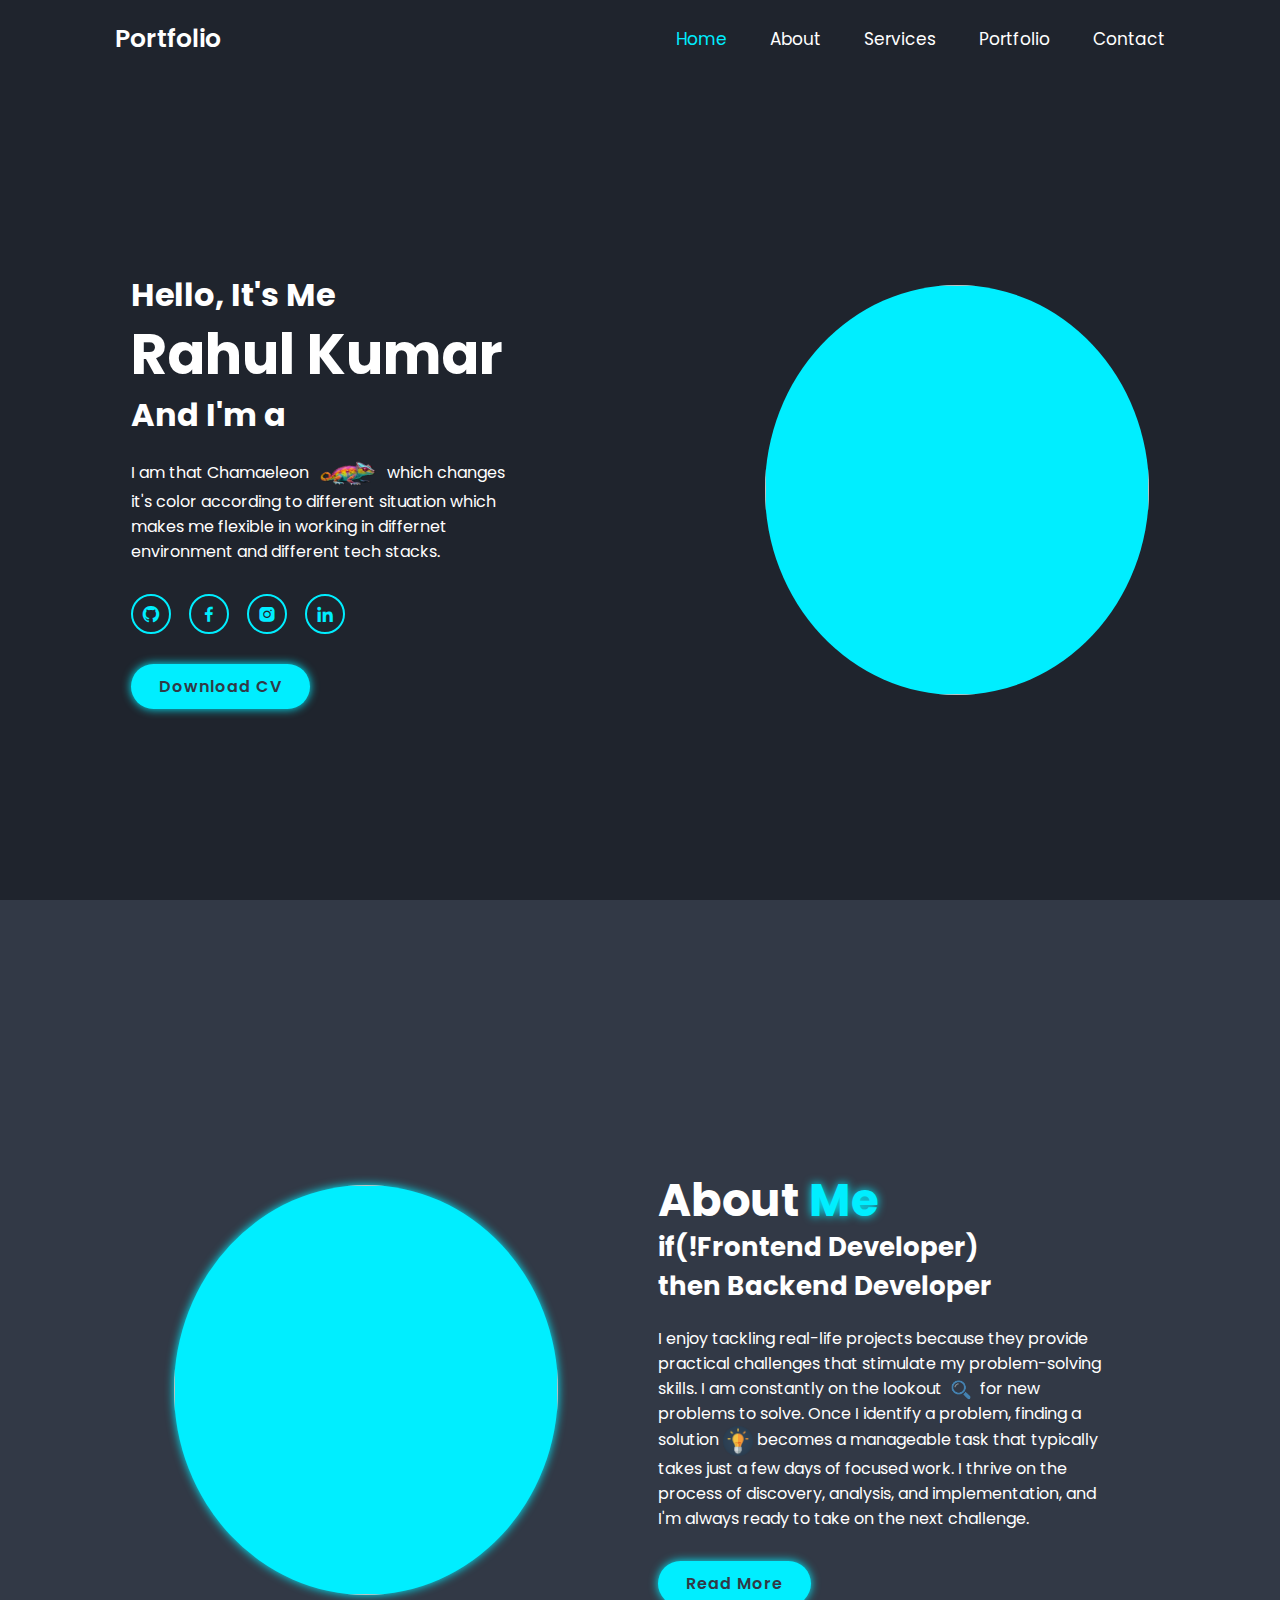
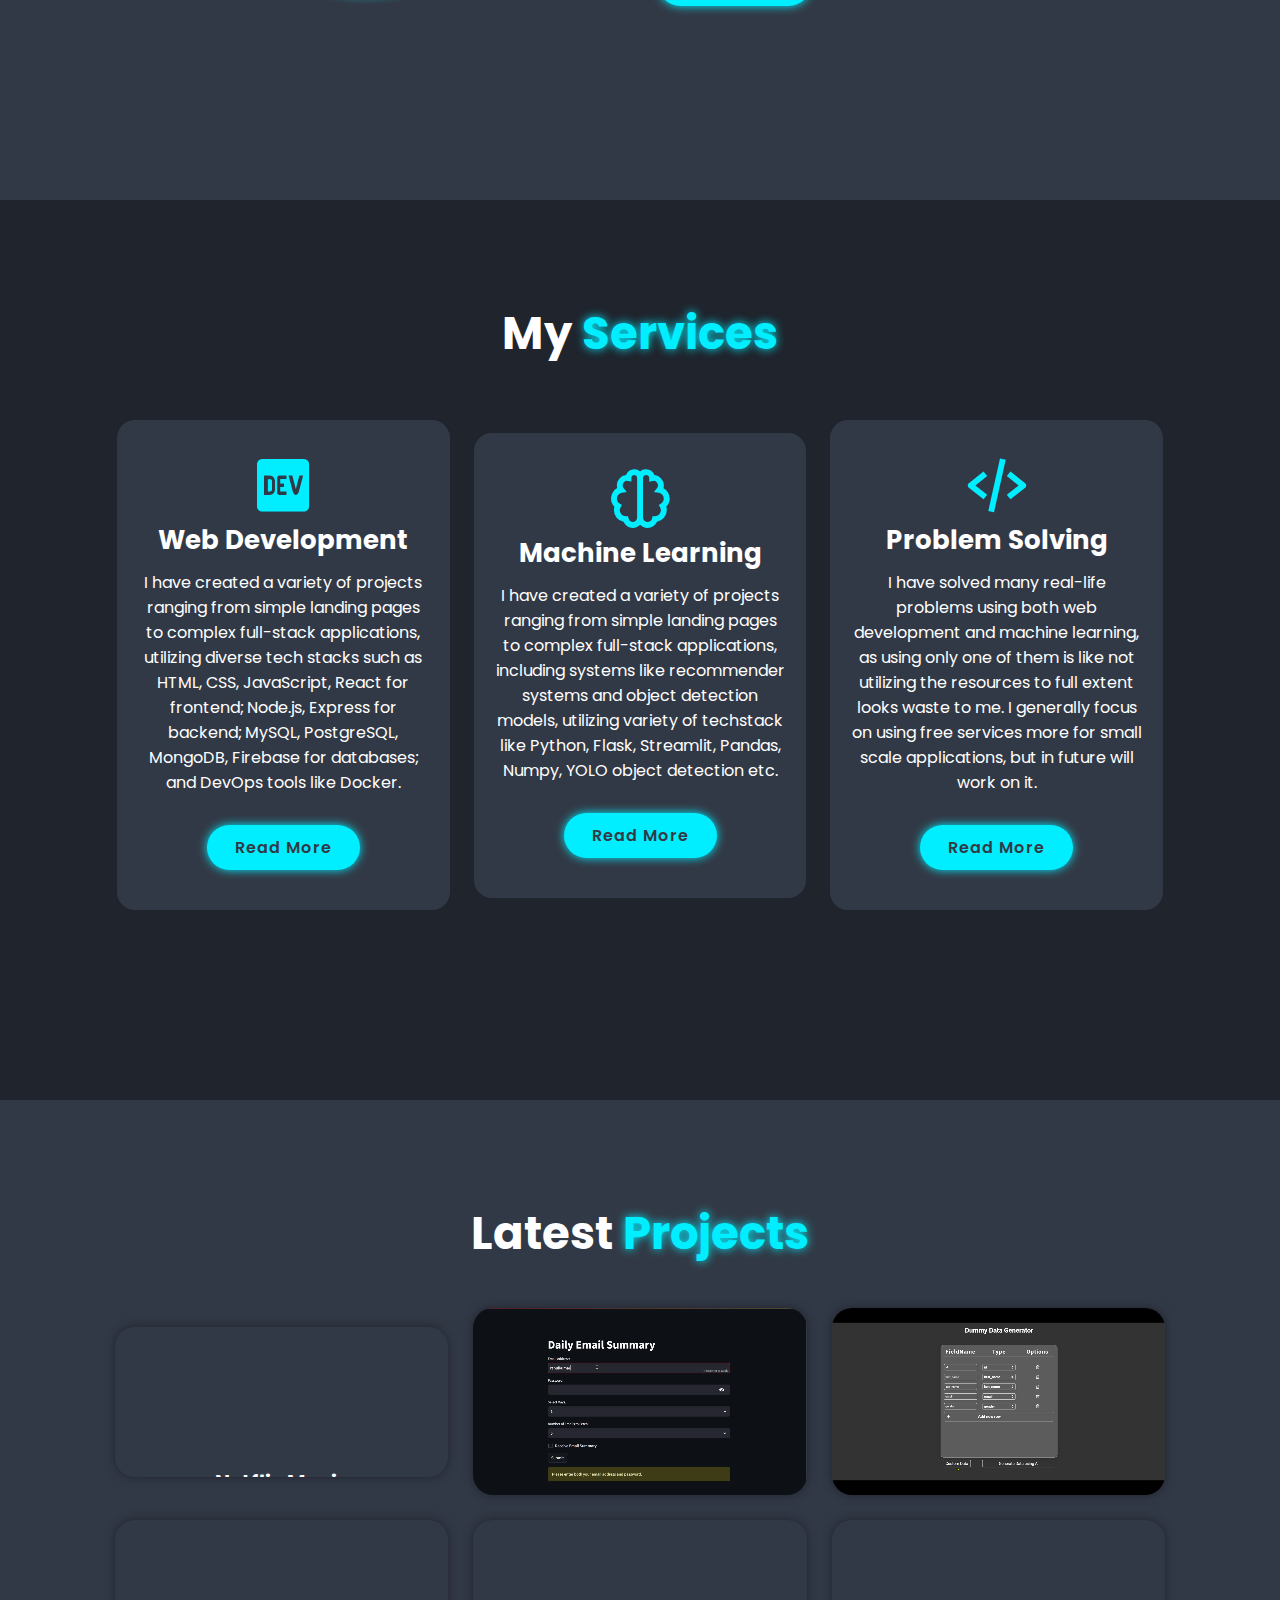
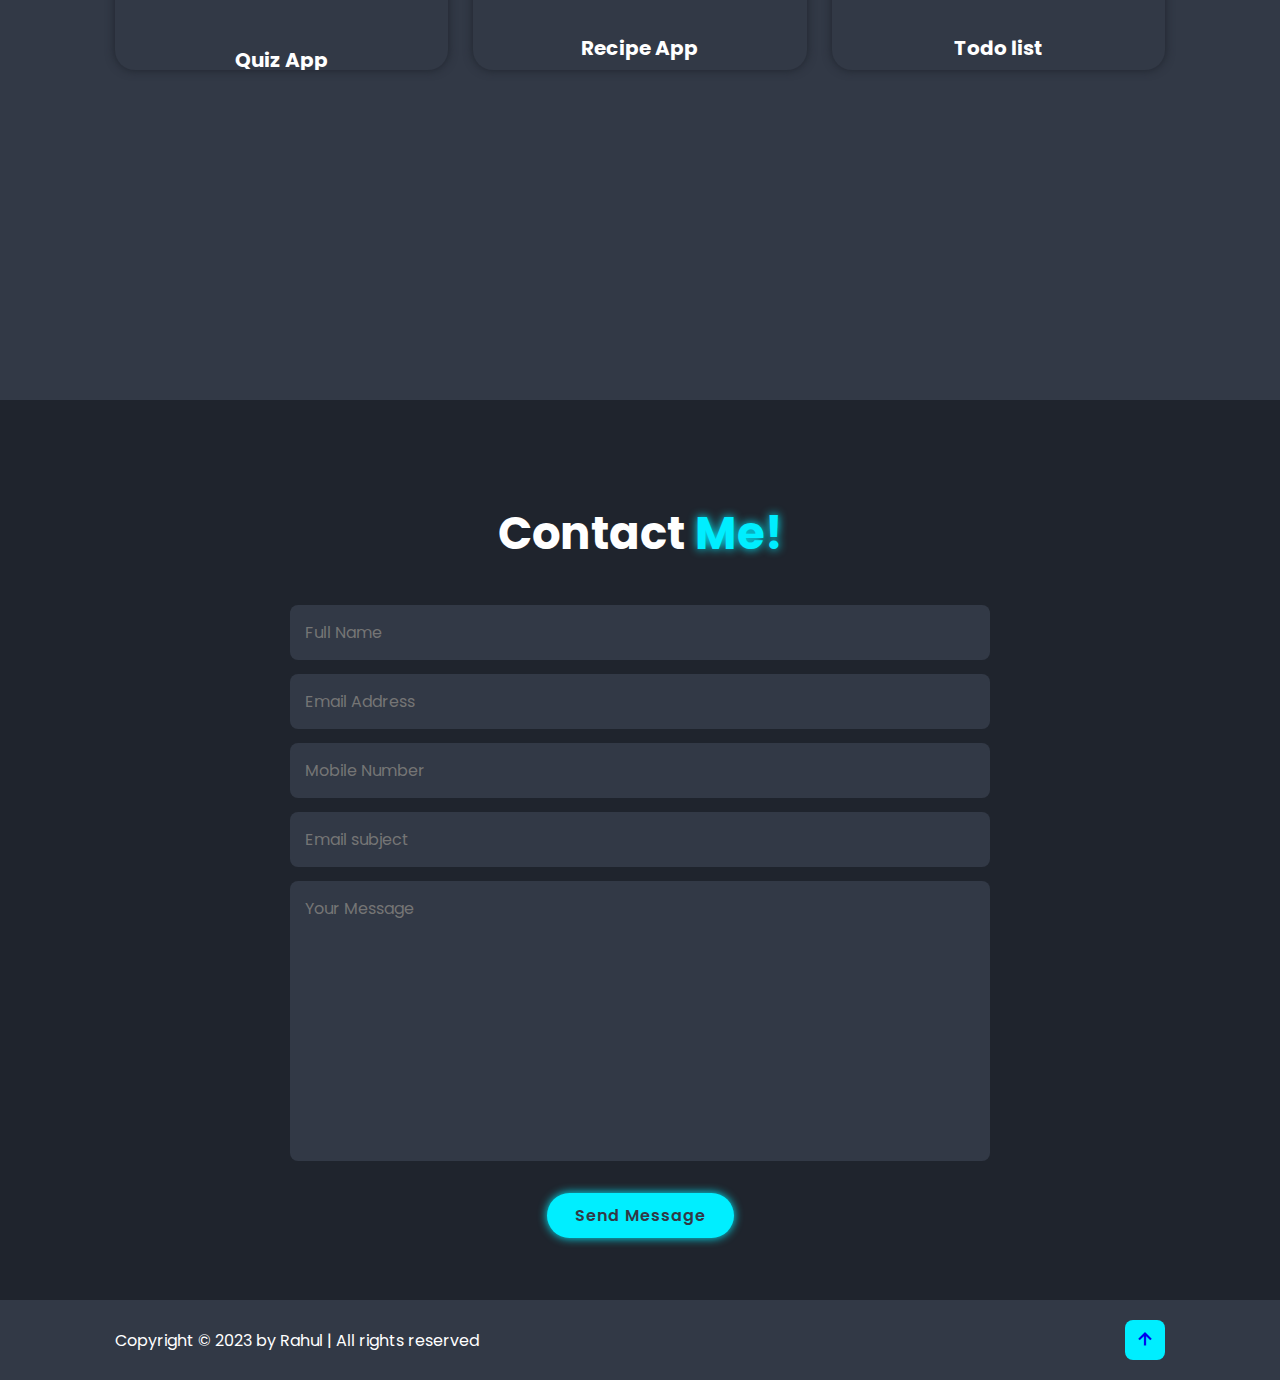
==== index.html @ 2ffbcb94 "updating projects" ====
<!DOCTYPE html>
<html lang="en">

<head>
    <meta charset="UTF-8">
    <meta name="viewport" content="width=device-width, initial-scale=1.0">

    <!-- box icons -->
    <link href='https://unpkg.com/boxicons@2.1.4/css/boxicons.min.css' rel='stylesheet'>

    <!-- custom css -->
    <link rel="stylesheet" href="./css/style.css">
    <script type="text/javascript" src="https://cdn.jsdelivr.net/npm/@emailjs/browser@4/dist/email.min.js">
    </script>
    <script type="text/javascript">
        (function () {
            emailjs.init("NwpA4jkED6sPJYztT");
        })();
    </script>
    <title>Portfolio</title>
    <link rel="icon" href="./images/profile-photo-rahul.jpg" style="border-radius: 50%;" type="image/x-icon">
</head>

<body>
    <header class="header">
        <a href="#" class="logo">Portfolio</a>
        <i class='bx bx-menu' id="menu-icon"></i>
        <nav class="navbar">
            <a href="#home" class="active">Home</a>
            <a href="#about">About</a>
            <a href="#services">Services</a>
            <a href="#portfolio">Portfolio</a>
            <a href="#contact">Contact</a>
        </nav>
    </header>

    <section class="home" id="home">
        <div class="home-content">
            <h3>Hello, It's Me</h3>
            <h1>Rahul Kumar</h1>
            <h3>And I'm a <span class="multiple-text"></span></h3>
            <p>I am that Chamaeleon <span class="chamaeleon"><img src="./images/chamaelon.png"
                        style="vertical-align: middle; width: 100%; height: 100%;"></span> which changes it's color
                according to different situation
                which makes me flexible in working in differnet environment and different tech stacks.</p>
            <div class="social-media">
                <a href="https://github.com/rahulkumarroy477/"><i class='bx bxl-github'></i></a>
                <a href="https://www.facebook.com/rahulnitpian25/"><i class='bx bxl-facebook'></i></a>
                <a href="https://www.instagram.com/itzz_only_rahul/"><i class='bx bxl-instagram-alt'></i></a>
                <a href="https://www.linkedin.com/in/rahul-kumar-66359b237/"><i class='bx bxl-linkedin'></i></a>
            </div>
            <a href="./docs/myResume.pdf" class="btn" download>Download CV</a>
        </div>
        <div class="home-img">
            <img src="./images/porfolio3rd.png" alt="">
        </div>
    </section>

    <!-- about section design -->

    <section class="about" id="about">
        <div class="about-image">
            <img src="./images/porfolio2nd.png" alt="">
        </div>
        <div class="about-content">
            <h2 class="heading">About <span>Me</span></h2>
            <h3>if(!Frontend Developer) <br />
                then Backend Developer</h3>
            <p>
                I enjoy tackling real-life projects because they provide practical challenges that stimulate my
                problem-solving skills.
                I am constantly on the lookout <img src="./images/search-icon.png" alt="Problem Discovery"
                    style="vertical-align: middle; width: 30px; height: 22px;"> for new problems to solve. Once I
                identify a problem, finding a solution <img src="./images/solution-icon.png" alt="Solution Finding"
                    style="vertical-align: middle; width: 30px; height: 30px;"> becomes a manageable task that typically
                takes just a few days of focused work.

                I thrive on the process of discovery, analysis, and implementation, and I'm always ready to take on the
                next challenge.
            </p>
            <a href="#" class="btn">Read More</a>
        </div>
    </section>

    <!-- Services section design -->
    <section class="services" id="services">
        <h2 class="heading">My <span>Services</span></h2>
        <div class="services-container">
            <div class="services-box">
                <i class='bx bxl-dev-to'></i>
                <h3>Web Development</h3>
                <p>I have created a variety of projects ranging from simple landing pages to complex full-stack
                    applications, utilizing diverse tech stacks such as HTML, CSS, JavaScript, React
                    for frontend; Node.js, Express for backend; MySQL, PostgreSQL,
                    MongoDB, Firebase for databases; and DevOps tools like Docker.</p>
                <a href="#" class="btn">Read More</a>
            </div>
            <div class="services-box">
                <i class='bx bx-brain'></i>
                <h3>Machine Learning</h3>
                <p>I have created a variety of projects ranging from simple landing pages to complex full-stack
                    applications, including systems like recommender systems and object detection models, utilizing
                    variety of techstack like Python, Flask, Streamlit, Pandas, Numpy, YOLO object detection etc.</p>
                <a href="#" class="btn">Read More</a>
            </div>
            <div class="services-box">
                <i class='bx bx-code-alt'></i>
                <h3>Problem Solving</h3>
                <p>I have solved many real-life problems using both web development and machine learning, as using only
                    one of them is like not utilizing the resources to full extent looks waste to me.
                    I generally focus on using free services more for small scale applications, but in future will work
                    on it.
                </p>
                <a href="#" class="btn">Read More</a>
            </div>
        </div>
    </section>

    <!-- Portfolio section design -->

    <section class="portfolio" id="portfolio">
        <h2 class="heading">Latest <span>Projects</span></h2>

        <div class="portfolio-container">
            <div class="portfolio-box">
                <!-- <img src="./images/weather-app.png" alt="project 1"> -->
                <video src="./videos/netflix-movie-recommender.mp4" loop muted autoplay></video>
                <div class="portfolio-layer">
                    <h4>Netflix Movie recommender system</h4>
                    <p>A movie recommender system designed on Netflix UI.</p>
                    <div class="clickable-links">
                        <a href="https://netflixmovierecommender.onrender.com/" target="_blank">
                            <i class='bx bx-link-external'></i>
                        </a>
                        <a href="https://github.com/rahulkumarroy477/NetflixMovieRecommender/" target="_blank">
                            <i class='bx bxl-github'></i>
                        </a>
                    </div>



                </div>
            </div>
            <div class="portfolio-box">
                <video src="./videos/email-summary.mp4" loop muted autoplay></video>
                <div class="portfolio-layer">
                    <h4>Email summary generator</h4>
                    <p>Generates summary of your email and send it to your email.</p>
                    <div class="clickable-links">
                        <a href="https://email-summary.onrender.com/" target="_blank">
                            <i class='bx bx-link-external'></i>
                        </a>
                        <a href="https://github.com/rahulkumarroy477/email-summary/" target="_blank">
                            <i class='bx bxl-github'></i>
                        </a>
                    </div>



                </div>
            </div>
            <div class="portfolio-box">
                <video src="./videos/dummy-data.mp4" loop muted autoplay></video>
                <div class="portfolio-layer">
                    <h4>Dummy data generator</h4>
                    <p>Generates dummy data for your Api testing purposes.</p>
                    <div class="clickable-links">
                        <a href="https://dummydatagenerator.onrender.com/" target="_blank">
                            <i class='bx bx-link-external'></i>
                        </a>
                        <a href="https://github.com/rahulkumarroy477/dummyDataGenerator/" target="_blank">
                            <i class='bx bxl-github'></i>
                        </a>
                    </div>



                </div>
            </div>

            <div class="portfolio-box">
                <video src="./videos/netflix-movie-recommender.mp4" loop muted autoplay></video>
                <div class="portfolio-layer">
                    <h4>Quiz App</h4>
                    <p>A quiz app built with React can be used to create a platform for users to take quizzes on various
                        topics. It can include features such as user authentication, quiz creation, quiz taking, and
                        more.</p>
                    <a href="https://github.com/rahulkumarroy477/quiz-app"><i class='bx bx-link-external'></i></a>
                </div>
            </div>
            <div class="portfolio-box">
                <video src="./videos/netflix-movie-recommender.mp4" loop muted autoplay></video>
                <div class="portfolio-layer">
                    <h4>Recipe App</h4>
                    <p>A recipe app built with React can be used to create a platform for users to search for and save
                        recipes. It can include features such as user authentication, recipe search, recipe creation,
                        and more.</p>
                    <a href="#"><i class='bx bx-link-external'></i></a>
                </div>
            </div>
            <div class="portfolio-box">
                <video src="./videos/netflix-movie-recommender.mp4" loop muted autoplay></video>
                <div class="portfolio-layer">
                    <h4>Todo list</h4>
                    <p>A todo list app built with React can be used to create a platform for users to create and manage
                        their to-do lists. It can include features such as user authentication, task creation, task
                        management, and more.</p>
                    <a href=" https://rahulkumarroy477.github.io/todolist"><i class='bx bx-link-external'></i></a>
                </div>
            </div>
        </div>
    </section>

    <!-- Contact section design -->
    <section class="contact" id="contact">
        <h2 class="heading">Contact <span>Me!</span></h2>
        <div id="form">
            <div class="input-box">
                <input type="text" placeholder="Full Name" id="fullName" required />
                <input type="email" placeholder="Email Address" id="email_id" required />
            </div>
            <div class="input-box">
                <input type="number" placeholder="Mobile Number" id="phone" required />
                <input type="text" placeholder="Email subject" id="subject" required />
            </div>
            <textarea name="" id="message" cols="30" rows="10" placeholder="Your Message" required></textarea>
            <button type="submit" onclick="sendEmail()" class="btn">Send Message</button>
        </div>
    </section>

    <!-- footer design -->

    <footer class="footer">
        <div class="footer-text">
            <p>Copyright &copy; 2023 by Rahul | All rights reserved</p>
        </div>
        <div class="footer-Icontop">
            <a href="#home"><i class='bx bx-up-arrow-alt'></i></a>
        </div>
    </footer>

    <!-- typed js -->
    <script src="https://unpkg.com/typed.js@2.0.16/dist/typed.umd.js"></script>
    <!-- scroll reveal -->
    <script src="https://unpkg.com/scrollreveal"></script>
    <!-- custom js -->
    <script src="./js/script.js"></script>
</body>

</html>
---- css/style.css ----
@import url('https://fonts.googleapis.com/css2?family=Montserrat:wght@300&family=Poppins:wght@500;600;700;800;900&display=swap');

* {
    margin: 0;
    padding: 0;
    box-sizing: border-box;
    border: none;
    outline: none;
    text-decoration: none;
    font-family: 'Poppins', Arial;
    scroll-behavior: smooth;
}

:root {
    --bg-color: #1f242d;
    --second-bg-color: #323946;
    --text-color: #fff;
    --main-color: #0ef;
}

html {
    font-size: 62.5%;
    overflow-x: hidden;
}

.chamaeleon{
    display: inline-block;
    background-position: center;
    height: 30px;
    width: 70px;
}
body {
    background: var(--bg-color);
    color: var(--text-color);
}

section {
    min-height: 100vh;
    padding: 10rem 9% 2rem;

}

.header {
    position: fixed;
    top: 0;
    left: 0;
    width: 100%;
    padding: 2rem 9%;
    background: var(--bg-color);
    display: flex;
    justify-content: space-between;
    align-items: center;
    z-index: 100;
}
.header.sticky{
    border-bottom: .1rem solid rgba(0,0,0,.2);
}
.logo {
    font-size: 2.5rem;
    color: var(--text-color);
    font-weight: 600;
    cursor: default;
}

.navbar a {
    font-size: 1.7rem;
    color: var(--text-color);
    margin-left: 4rem;
    transition: 0.3s;
}

.navbar a:hover,
.navbar a.active {
    color: var(--main-color);
}

#menu-icon {
    font-size: 3.6rem;
    color: var(--text-color);
    display: none;
}

.home {
    display: flex;
    justify-content: center;
    align-items: center;
}

.home-content h3 {
    font-size: 3.2rem;
    font-weight: 700;
}

.home-content h1 {
    font-size: 5.6rem;
    font-weight: 700;
    line-height: 1.3;
}
.home-img {
    display: flex;
    align-items: center;
    justify-content: center;
    background: var(--main-color);
    max-width: 100%;
    width: 30vw;
    height: 32vw;
    border-radius: 50%;
    overflow: hidden;
    margin-left: 25rem ;
    animation: floatImage 4s ease-in-out infinite;
}

.home-img img {
    width: 100%;
    height: 100%;
    object-fit: cover;
}

@keyframes floatImage{
    0%{
        transform: translateY(0);
    }
    50%{
        transform: translateY(-2.4rem);
    }
    100%{
        transform: translateY(0);
    }
}
.home-content p{
    font-size: 1.6rem;
    width: 30vw;
}
.social-media a{
    display: inline-flex;
    justify-content: center;
    align-items: center;
    width: 4rem;
    height: 4rem;
    background: transparent;
    border: .2rem solid var(--main-color);
    border-radius: 50%;
    font-size: 2rem;
    color: var(--main-color);
    margin: 3rem 1.5rem 3rem 0;
    transition: .5s ease;
}
.social-media a:hover{
    background:var(--main-color);
    color: var(--second-bg-color);
    box-shadow: 0 0 1rem var(--main-color);
}
.home-content h3:nth-of-type(2){
    margin-bottom: 2rem;
}
span{
    color: var(--main-color);
    text-shadow: 0 0 1rem var(--main-color);
}

.btn{
    display: inline-block;
    padding: 1rem 2.8rem;
    background: var(--main-color);
    border-radius: 4rem;
    box-shadow: 0 0 1rem var(--main-color);
    font-size: 1.6rem;
    color: var(--second-bg-color);
    letter-spacing: .1rem;
    font-weight: 600;
    transition: .3s ease;
}
.btn:hover{
    box-shadow: none;
}
.about{
    display: flex;
    justify-content: center;
    align-items:center;
    gap: 10rem;
    background: var(--second-bg-color);
}
.about-content{
    width: 35vw;
}
.about-image {
    display: flex;
    align-items: center;
    justify-content: center;
    background: var(--main-color);
    box-shadow: 0 0 1rem var(--main-color);
    max-width: 100%;
    width: 30vw;
    height: 32vw;
    border-radius: 50%;
    overflow: hidden;
}

.about-image img {
    width: 100%;
    height: 100%;
    object-fit: cover;
}
.heading{
    text-align: center;
    font-size: 4.5rem;
}
.about-content h2{
    text-align: left;
    line-height: 1.2;
}
.about-content h3{
    font-size: 2.6rem;
}
.about-content p{
    font-size: 1.6rem;
    margin: 2rem 0 3rem;
}
.services h2{
    margin-bottom: 5rem;
}

.services-container{
    display: flex;
    justify-content: center;
    align-items: center;
    flex-wrap: wrap;
    gap: 2rem;
}
.services-container .services-box{
    flex: 1 1 30rem;
    background: var(--second-bg-color);
    padding: 3rem 2rem 4rem;
    border-radius: 2rem;
    text-align: center;
    border: .2rem solid var(--bg-color);
    transition: .5s ease;
}
.services-container .services-box:hover{
    border-color: var(--main-color);
    transform: scale(1.02);
}
.services-box i{
    font-size: 7rem;
    color: var(--main-color);
}
.services-box h3{
    font-size: 2.6rem;
}
.services-box p{
    font-size: 1.6rem;
    margin: 1rem 0 3rem;
}

.portfolio{
    background: var(--second-bg-color);
}
.portfolio h2{
    margin-bottom: 4rem;
}
.portfolio-container{
    display: grid;
    grid-template-columns: repeat(3,1fr);
    align-items: center;
    gap: 2.5rem;
}
.portfolio-container .portfolio-box{
    display: flex;
    overflow: hidden;
    box-shadow: 0 0 1rem var(--bg-color);
    position: relative;
    border-radius: 2rem;
}
.portfolio-box video{
    width: 100%;
    transition: .5s ease;
}
.portfolio-box:hover video{
    transform: scale(1.1);
}
.portfolio-box .portfolio-layer{
    position: absolute;
    left: 0;
    top: 0;
    width: 100%;
    height: 100%;
    background: linear-gradient(rgba(0,0,0,.1),var(--main-color));
    display: flex;
    justify-content: center;
    align-items: center;
    flex-direction: column;
    text-align: center;
    padding: 0 4rem;
    transform: translateY(100%);
    transition: .5s ease;
}
.portfolio-box:hover .portfolio-layer{
    transform: translateY(0);
}
.portfolio-layer h4{
    font-size: 2rem;
}
.portfolio-layer p{
    font-size: 1.5rem;
    margin: .3rem 0 1rem;
}
.portfolio-layer a{
    display: flex;
    align-items: center;
    justify-content: center;
    width: 5rem;
    height: 5rem;
    background: var(--text-color);
    border-radius: 50%;
}
.portfolio-layer a i{
    font-size: 2rem;
    color: var(--second-bg-color);
}
.clickable-links{
    display: flex;
    gap: 20px;
}
.contact h2{
    margin-bottom: 3rem;
}
#form{
    max-width: 70rem;
    margin: 1rem auto;
    text-align: center;
    margin-bottom: 3rem;
}
#form .input-box{
    display: flex;
    flex-wrap: wrap;
    justify-content: space-between;
}
#form .input-box input,
#form textarea
{
    width: 100%;
    padding: 1.5rem;
    font-size: 1.6rem;
    margin: .7rem 0;
    background: var(--second-bg-color);
    border-radius: .8rem;
    color: var(--text-color);
}
#form .input-box button{
    width: 49%;
}
#form textarea{
    resize: none;
}
#form .btn{
    margin-top: 2rem;
    cursor: pointer;
}
.footer{
    display: flex;
    align-items: center;
    justify-content: space-between;
    flex-wrap: wrap;
    padding: 2rem 9%;
    background:var(--second-bg-color);
}
.footer-text p{
    font-size: 1.6rem;
}
.footer-Icontop a{
    display: inline-flex;
    align-items: center;
    justify-content: center;
    background: var(--main-color);
    padding: .8rem;
    border-radius: .8rem;
    transition: .5s ease;
}
.footer-Icontop a:hover{
    box-shadow: 0 0 1rem var(--main-color);
}
.footer-Icontop a i{
    font-size: 2.4rem;
}



@media (max-width:1200px)
{
    html{
        font-size: 55%;
    }
}
@media (max-width:991px){
    .header{
        padding: 2rem 3%;
    }
    section{
        padding: 10rem 3% 2rem;
    }
    .footer{
        padding: 2rem 3%;
    }
    .home-img{
        margin-left: 5rem;
    }
    .services{
        padding-bottom: 7rem;
    }
}
@media (max-width:768px){
    #menu-icon{
        display: block;
    }
    .navbar{
        position: absolute;
        top: 100%;
        left: 0;
        width: 100%;
        padding: 1rem 3%;
        background: var(--bg-color);
        border-top: .1rem solid rgba(0,0,0,.2);
        box-shadow: 0 .5rem 1rem rgba(0,0,0,.2);
        display: none;
    }
    .navbar.active{
        display: block;
    }
    .navbar a{
        display: block;
        font-size: 2rem;
        margin: 3rem 0;
    }
    .home{
        flex-direction: column;
    }
    .home-content p{
        width: 100%;
    }
    .home-content h3{
        font-size: 2.6rem;
    }
    .home-content h1{
        font-size: 5rem;
    }
    .home-img{
        height: 62vw;
        width: 60vw;
        margin-top: 4rem;
        margin-left: 0;
    }
    .about{
        flex-direction: column-reverse;
    }
    .about-image{
        width: 70vw;
        height: 72vw;
        /* margin-top: 5rem; */
    }
    .about .about-content{
        width: 100%;
    }
    .services h2{
        margin-bottom: 3rem;
    }
    .portfolio{
        padding-bottom: 5rem;
    }
    .portfolio h2{
        margin-bottom: 3rem;
    }
    .portfolio-container{
        grid-template-columns: repeat(2,1fr);
    }
    
}
@media (max-width:617px)
{
    .portfolio-container{
        grid-template-columns: 1fr;
    }
}
@media (max-width:450px){
    html{
        font-size: 50%;
    }
    #form .input-box input{
        width: 100%;
    }
}
@media (max-width:365px){
    .home-img img{
        width: 90vw;
    }
    .about-image img{
        width: 90vw;
    }
    .footer{
        flex-direction: column-reverse;

    }
    .footer p{
        text-align: center;
        margin-top: 2rem;
    }
}
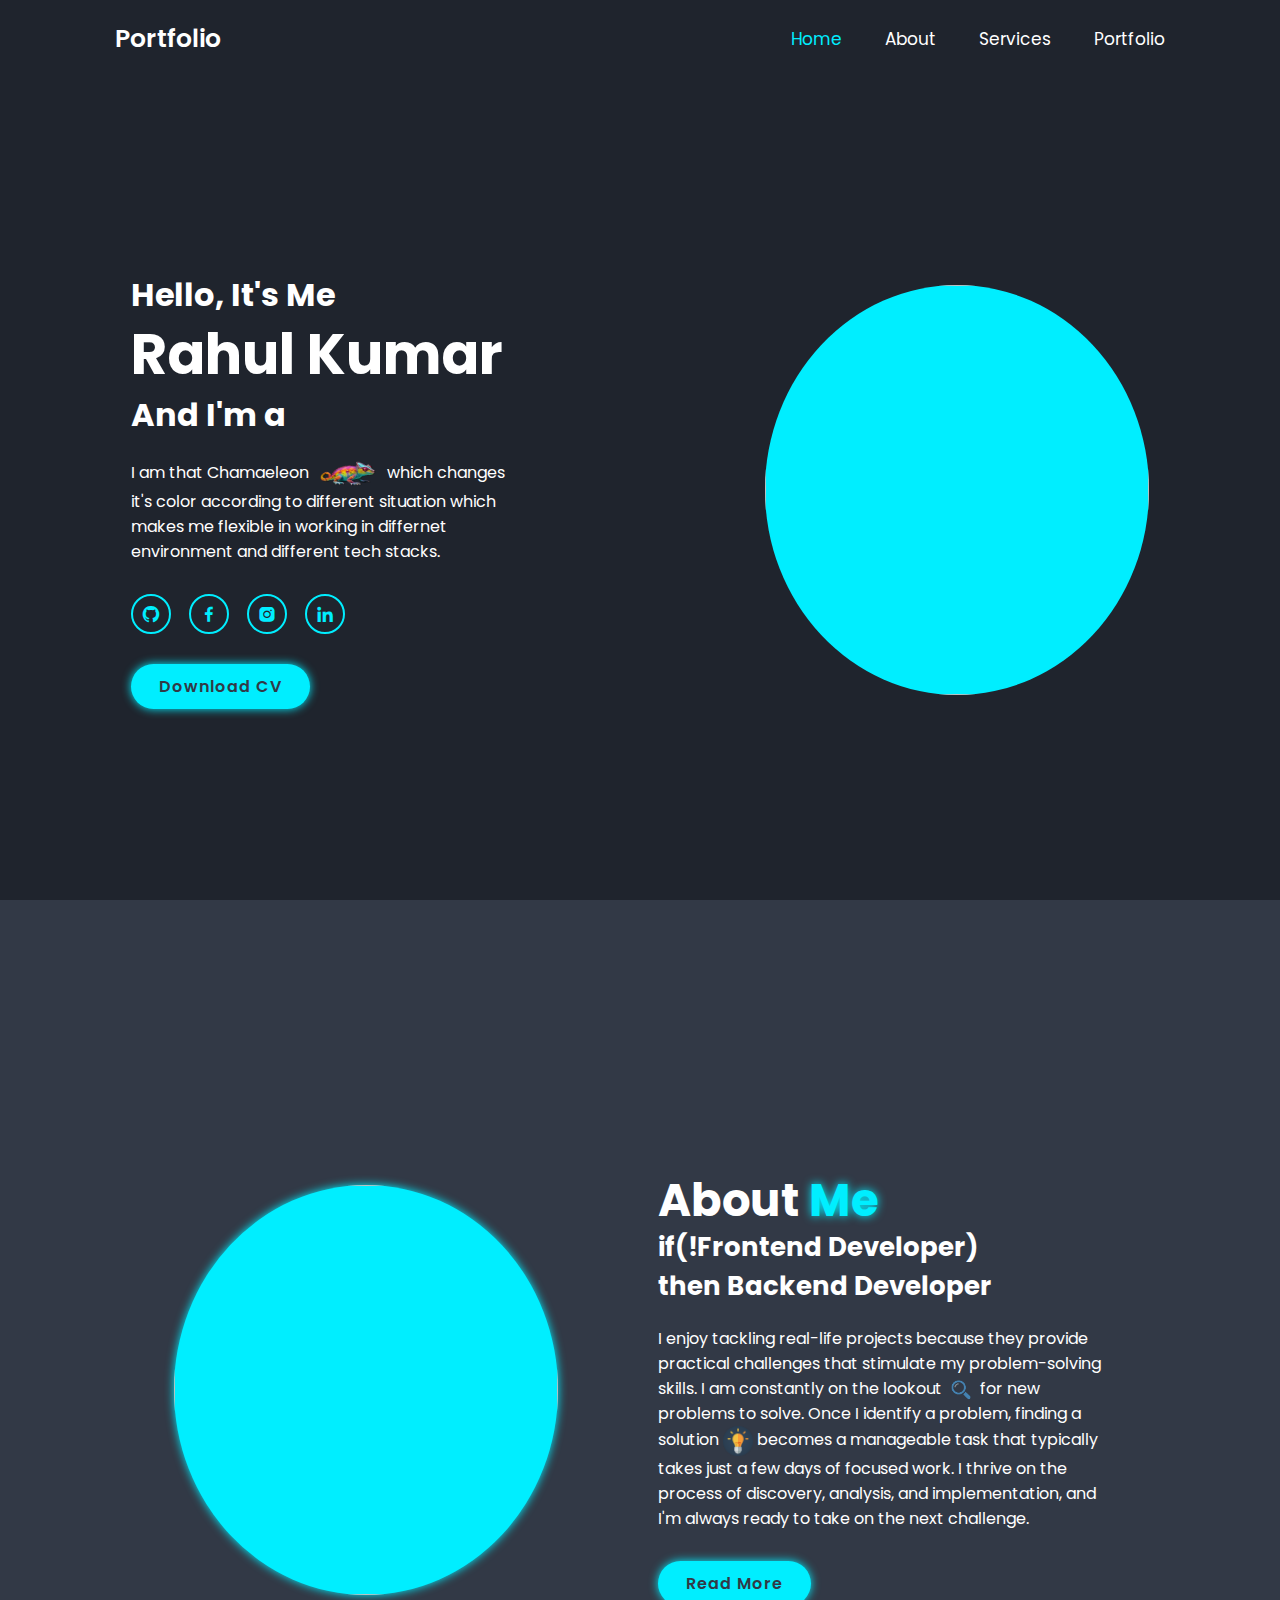
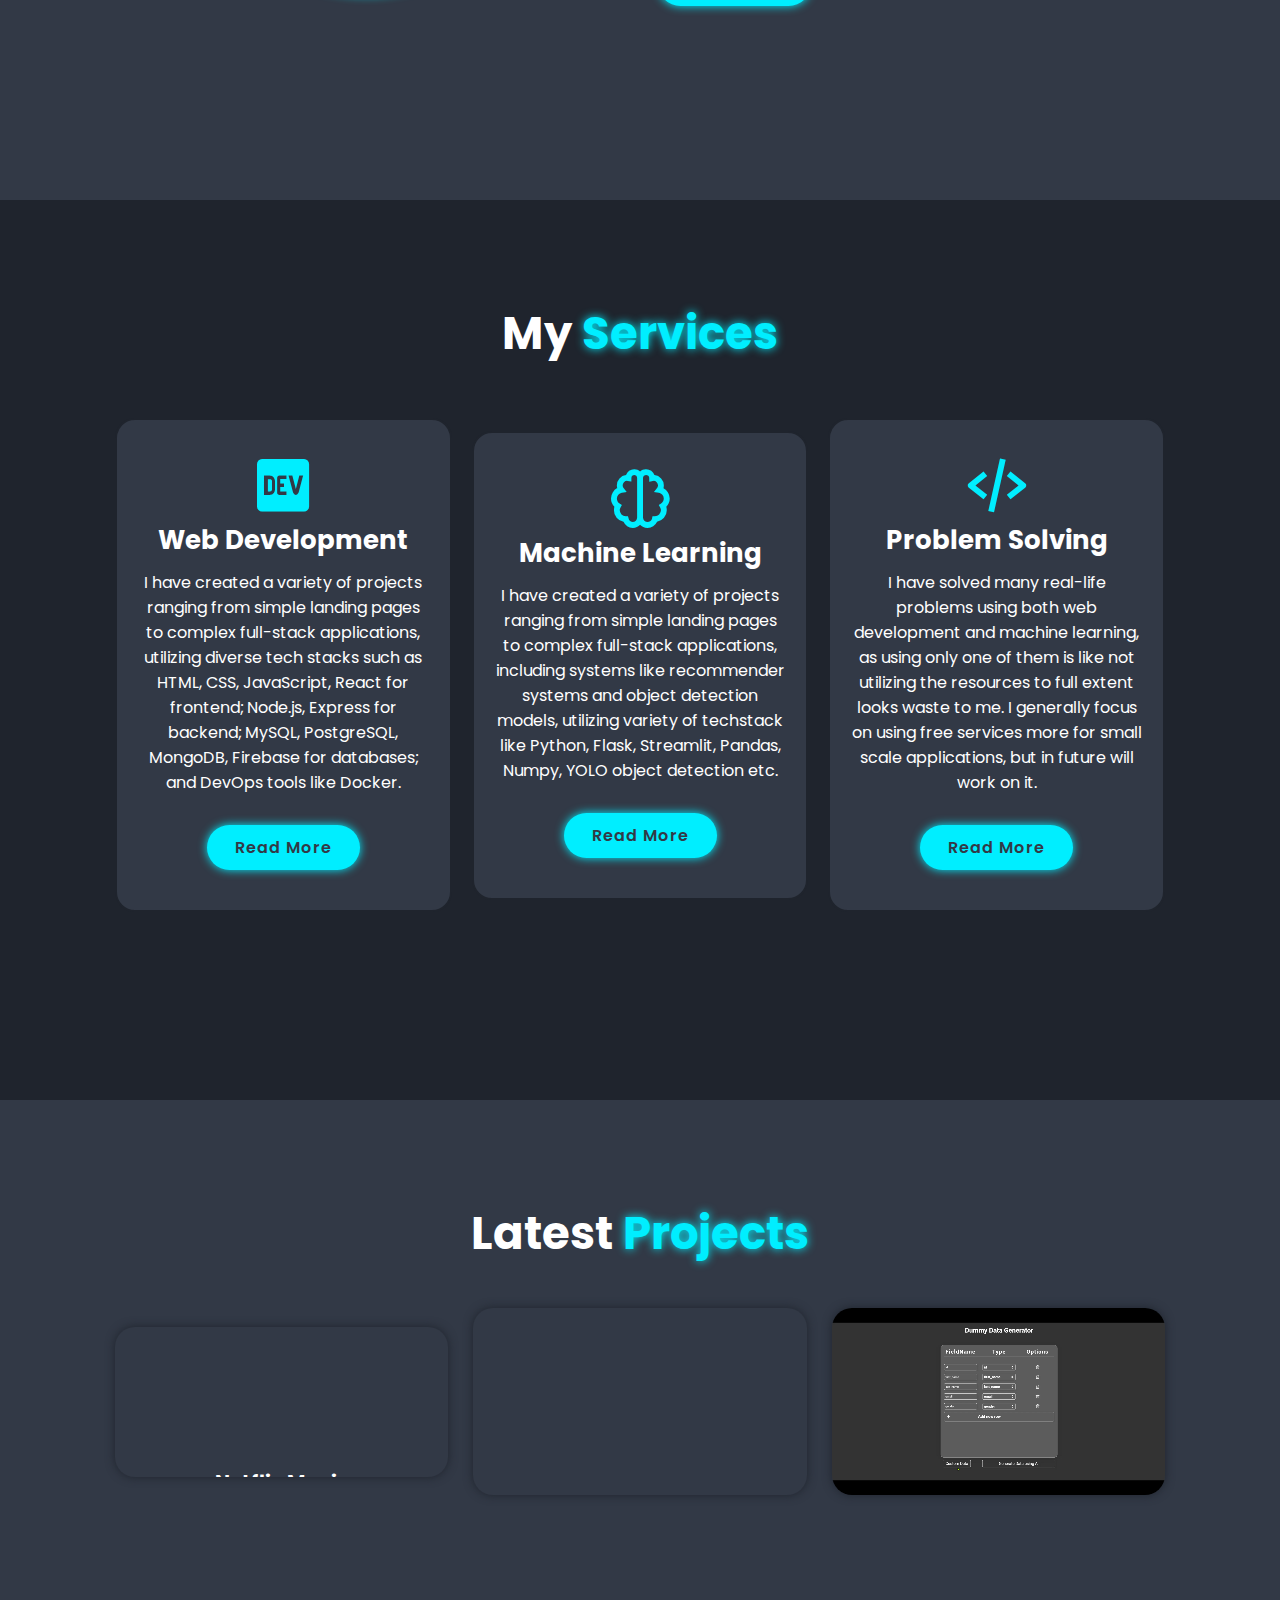
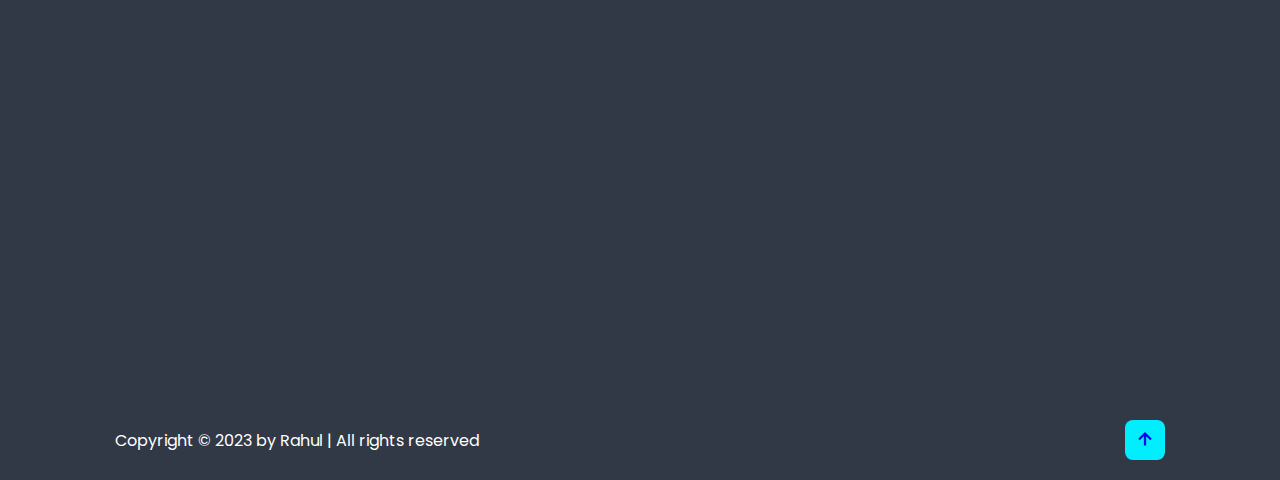
==== commit 12673b70: "removing contact section" ====
--- a/index.html
+++ b/index.html
@@ -30,7 +30,6 @@
             <a href="#about">About</a>
             <a href="#services">Services</a>
             <a href="#portfolio">Portfolio</a>
-            <a href="#contact">Contact</a>
         </nav>
     </header>
 
@@ -172,47 +171,13 @@
                             <i class='bx bxl-github'></i>
                         </a>
                     </div>
-
-
-
                 </div>
             </div>
-
-            <div class="portfolio-box">
-                <video src="./videos/netflix-movie-recommender.mp4" loop muted autoplay></video>
-                <div class="portfolio-layer">
-                    <h4>Quiz App</h4>
-                    <p>A quiz app built with React can be used to create a platform for users to take quizzes on various
-                        topics. It can include features such as user authentication, quiz creation, quiz taking, and
-                        more.</p>
-                    <a href="https://github.com/rahulkumarroy477/quiz-app"><i class='bx bx-link-external'></i></a>
-                </div>
-            </div>
-            <div class="portfolio-box">
-                <video src="./videos/netflix-movie-recommender.mp4" loop muted autoplay></video>
-                <div class="portfolio-layer">
-                    <h4>Recipe App</h4>
-                    <p>A recipe app built with React can be used to create a platform for users to search for and save
-                        recipes. It can include features such as user authentication, recipe search, recipe creation,
-                        and more.</p>
-                    <a href="#"><i class='bx bx-link-external'></i></a>
-                </div>
-            </div>
-            <div class="portfolio-box">
-                <video src="./videos/netflix-movie-recommender.mp4" loop muted autoplay></video>
-                <div class="portfolio-layer">
-                    <h4>Todo list</h4>
-                    <p>A todo list app built with React can be used to create a platform for users to create and manage
-                        their to-do lists. It can include features such as user authentication, task creation, task
-                        management, and more.</p>
-                    <a href=" https://rahulkumarroy477.github.io/todolist"><i class='bx bx-link-external'></i></a>
-                </div>
-            </div>
         </div>
     </section>
 
     <!-- Contact section design -->
-    <section class="contact" id="contact">
+    <!-- <section class="contact" id="contact">
         <h2 class="heading">Contact <span>Me!</span></h2>
         <div id="form">
             <div class="input-box">
@@ -224,9 +189,9 @@
                 <input type="text" placeholder="Email subject" id="subject" required />
             </div>
             <textarea name="" id="message" cols="30" rows="10" placeholder="Your Message" required></textarea>
-            <button type="submit" onclick="sendEmail()" class="btn">Send Message</button>
-        </div>
-    </section>
+            <button type="submit" class="btn">Send Message</button>
+        </div>
+    </section> -->
 
     <!-- footer design -->
 
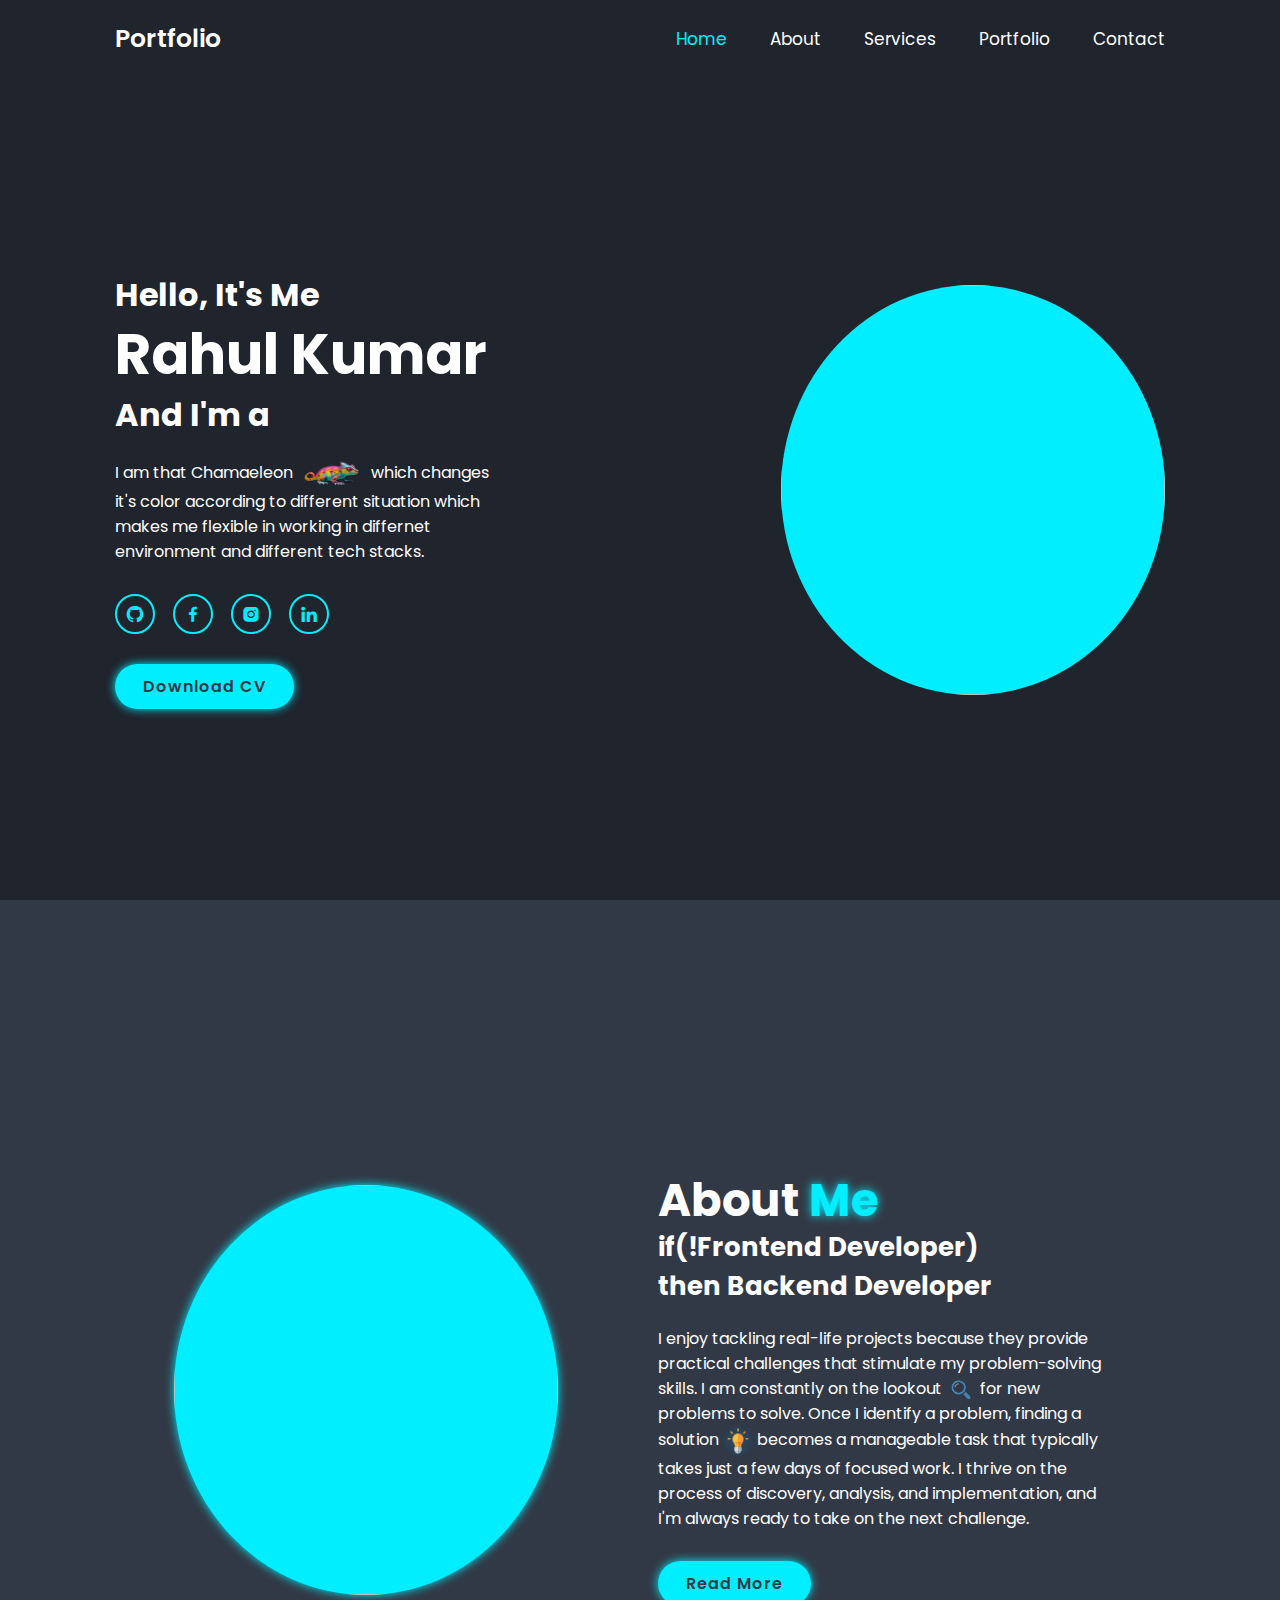
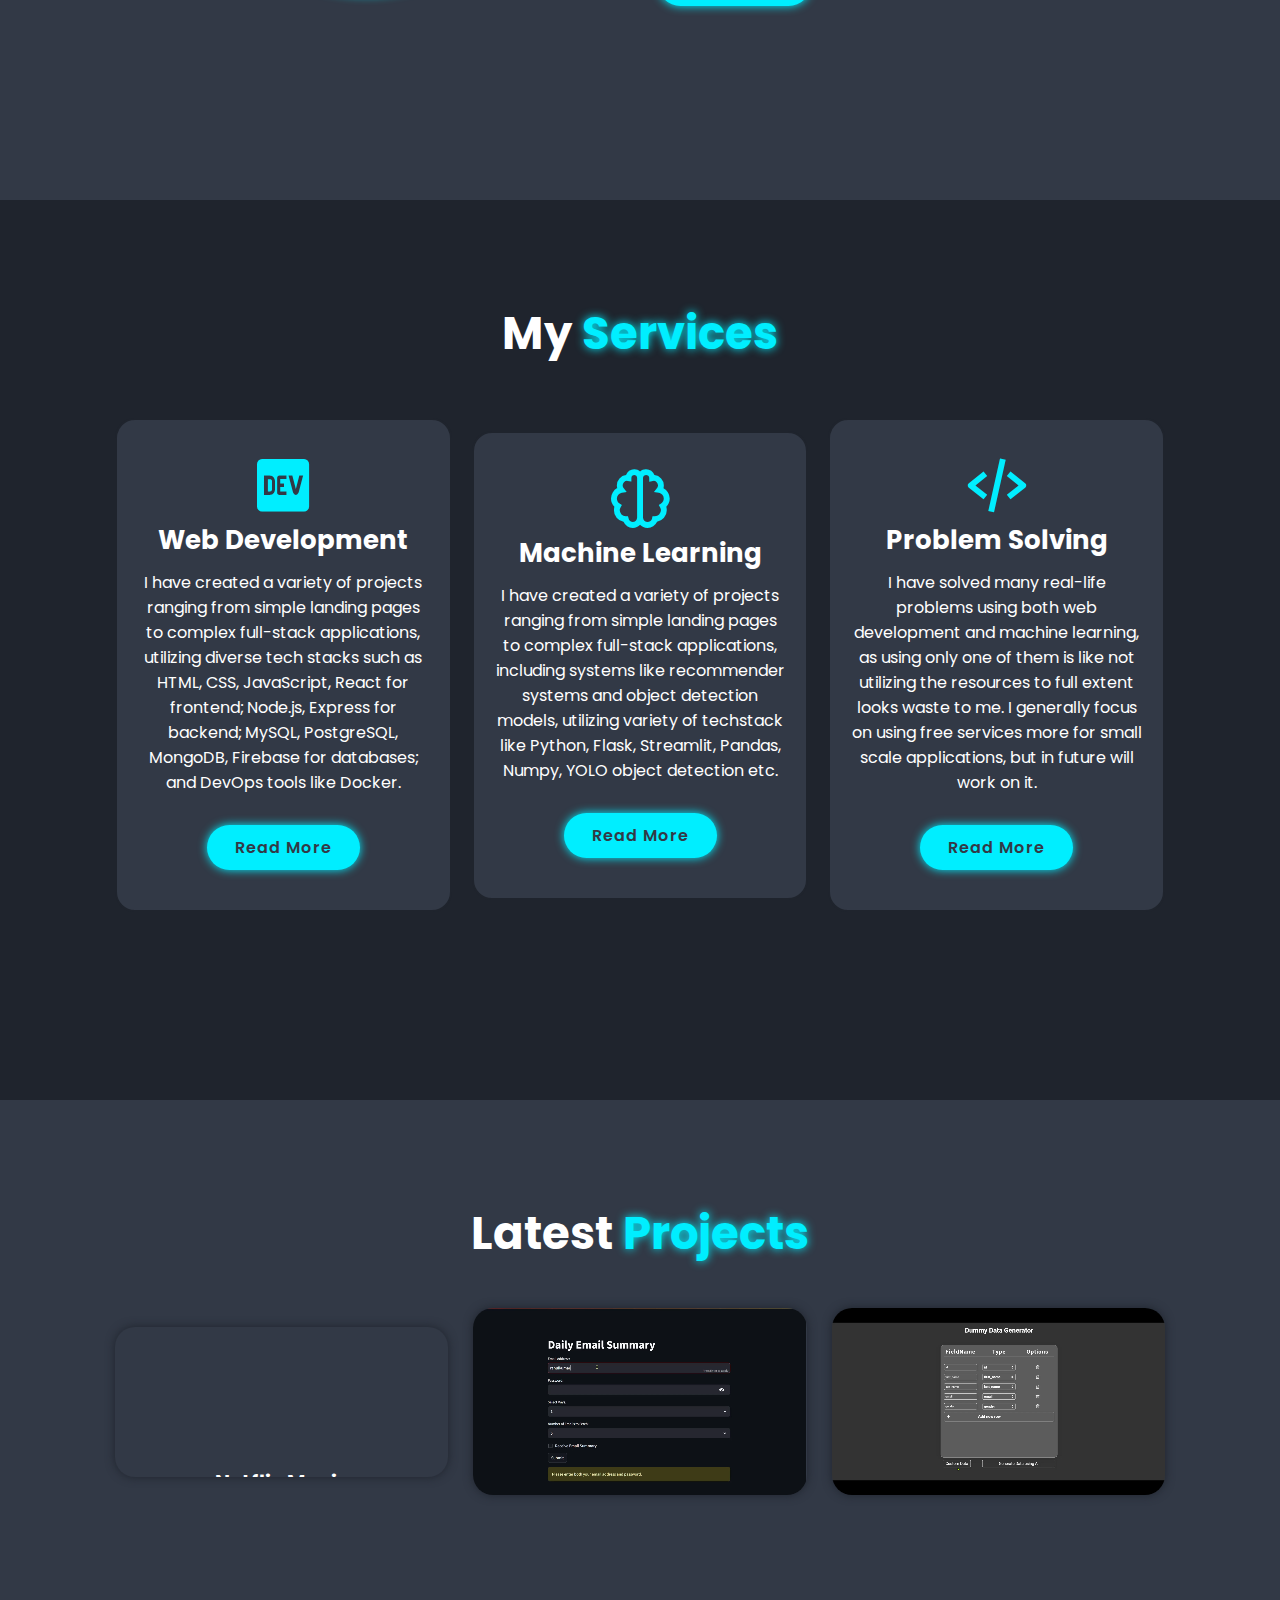
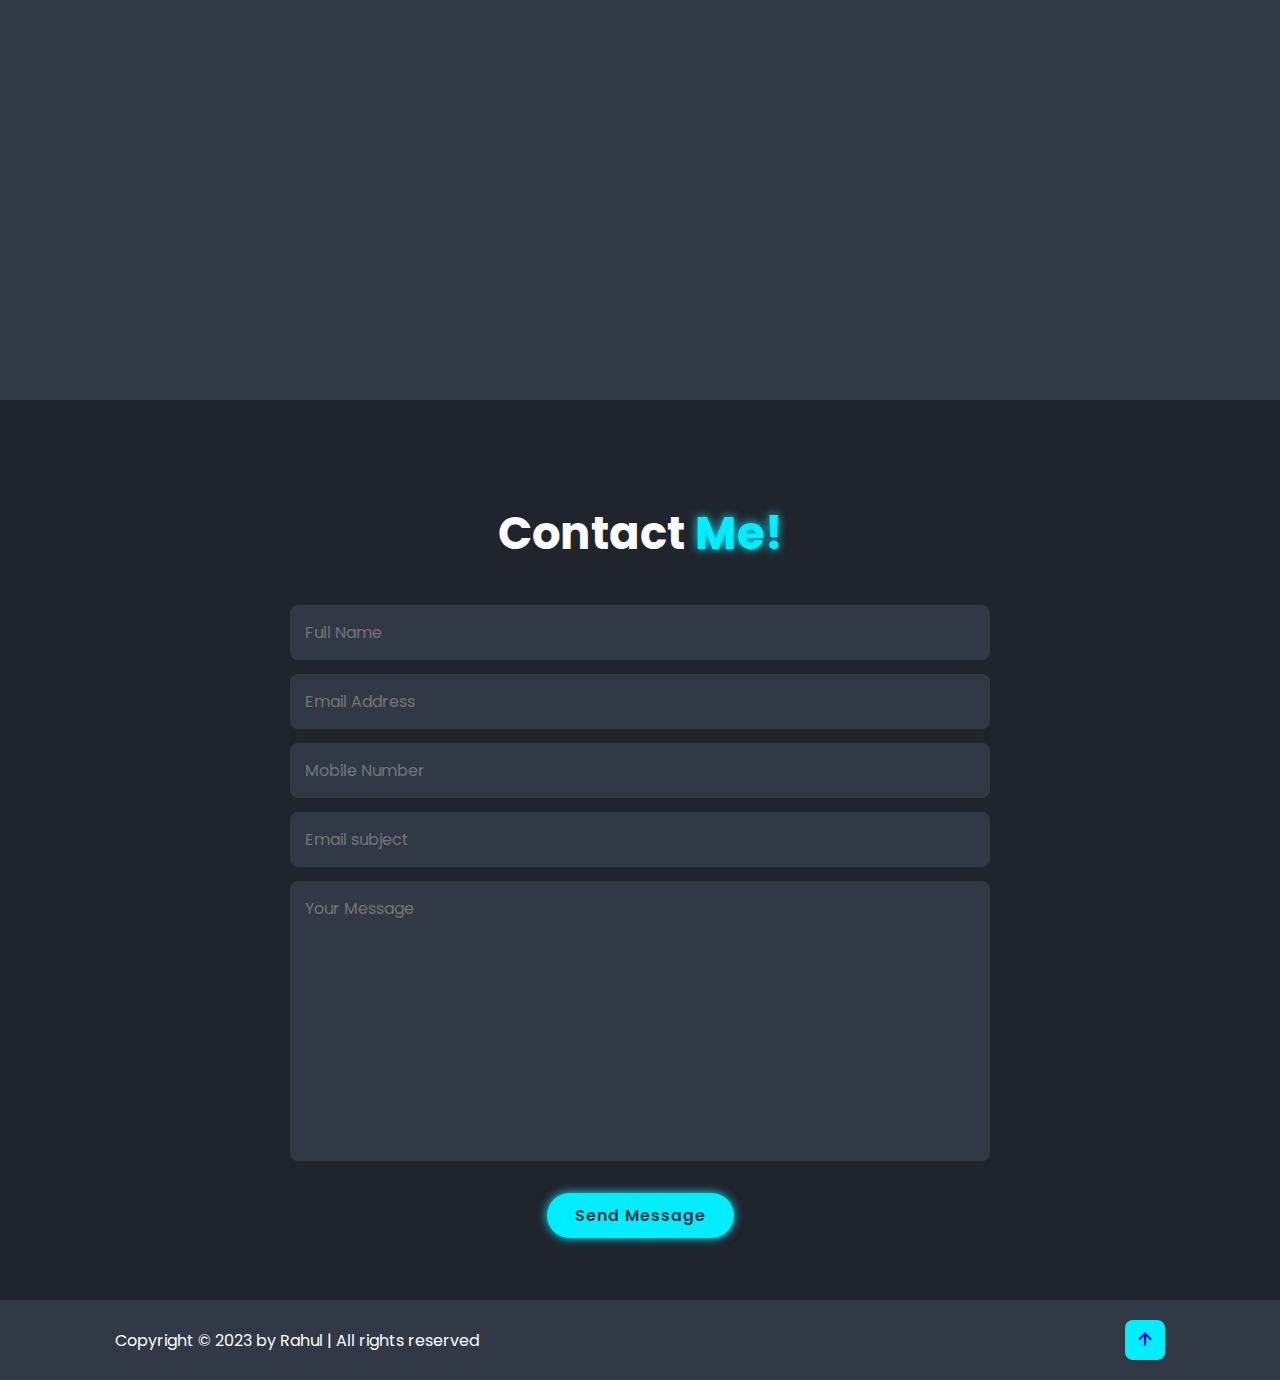
==== commit 8fdf71d5: "added contact section" ====
--- a/index.html
+++ b/index.html
@@ -10,13 +10,8 @@
 
     <!-- custom css -->
     <link rel="stylesheet" href="./css/style.css">
-    <script type="text/javascript" src="https://cdn.jsdelivr.net/npm/@emailjs/browser@4/dist/email.min.js">
     </script>
-    <script type="text/javascript">
-        (function () {
-            emailjs.init("NwpA4jkED6sPJYztT");
-        })();
-    </script>
+
     <title>Portfolio</title>
     <link rel="icon" href="./images/profile-photo-rahul.jpg" style="border-radius: 50%;" type="image/x-icon">
 </head>
@@ -30,6 +25,7 @@
             <a href="#about">About</a>
             <a href="#services">Services</a>
             <a href="#portfolio">Portfolio</a>
+            <a href="#contact">Contact</a>
         </nav>
     </header>
 
@@ -43,10 +39,10 @@
                 according to different situation
                 which makes me flexible in working in differnet environment and different tech stacks.</p>
             <div class="social-media">
-                <a href="https://github.com/rahulkumarroy477/"><i class='bx bxl-github'></i></a>
-                <a href="https://www.facebook.com/rahulnitpian25/"><i class='bx bxl-facebook'></i></a>
-                <a href="https://www.instagram.com/itzz_only_rahul/"><i class='bx bxl-instagram-alt'></i></a>
-                <a href="https://www.linkedin.com/in/rahul-kumar-66359b237/"><i class='bx bxl-linkedin'></i></a>
+                <a target="_blank" href="https://github.com/rahulkumarroy477/"><i class='bx bxl-github'></i></a>
+                <a target="_blank" href="https://www.facebook.com/rahulnitpian25/"><i class='bx bxl-facebook'></i></a>
+                <a target="_blank" href="https://www.instagram.com/itzz_only_rahul/"><i class='bx bxl-instagram-alt'></i></a>
+                <a target="_blank" href="https://www.linkedin.com/in/rahul-kumar-66359b237/"><i class='bx bxl-linkedin'></i></a>
             </div>
             <a href="./docs/myResume.pdf" class="btn" download>Download CV</a>
         </div>
@@ -135,9 +131,6 @@
                             <i class='bx bxl-github'></i>
                         </a>
                     </div>
-
-
-
                 </div>
             </div>
             <div class="portfolio-box">
@@ -153,9 +146,6 @@
                             <i class='bx bxl-github'></i>
                         </a>
                     </div>
-
-
-
                 </div>
             </div>
             <div class="portfolio-box">
@@ -177,21 +167,25 @@
     </section>
 
     <!-- Contact section design -->
-    <!-- <section class="contact" id="contact">
+    <section class="contact" id="contact">
         <h2 class="heading">Contact <span>Me!</span></h2>
-        <div id="form">
+        <form method="POST" id="form">
+            <input type="hidden" name="access_key" value="77b3b680-a19f-4e92-899d-8aba505920e9">
             <div class="input-box">
-                <input type="text" placeholder="Full Name" id="fullName" required />
-                <input type="email" placeholder="Email Address" id="email_id" required />
+                <input type="text" placeholder="Full Name" id="fullName" name="name" required />
+                <input type="email" placeholder="Email Address" id="email_id" name="email" required />
             </div>
             <div class="input-box">
-                <input type="number" placeholder="Mobile Number" id="phone" required />
-                <input type="text" placeholder="Email subject" id="subject" required />
-            </div>
-            <textarea name="" id="message" cols="30" rows="10" placeholder="Your Message" required></textarea>
-            <button type="submit" class="btn">Send Message</button>
-        </div>
-    </section> -->
+                <input type="number" placeholder="Mobile Number" id="phone" name="phone" required />
+                <input type="text" placeholder="Email subject" id="subject" name="subject" required />
+            </div>
+            <textarea name="message" id="message" cols="30" rows="10" placeholder="Your Message" required></textarea>
+            <!-- Honeypot Spam Protection -->
+            <input type="checkbox" name="botcheck" class="hidden" style="display: none;">
+            <button type="submit" class="btn" id="submit-btn">Send Message</button>
+            <div id="result"></div>
+        </form>
+    </section>
 
     <!-- footer design -->
 
@@ -210,6 +204,7 @@
     <script src="https://unpkg.com/scrollreveal"></script>
     <!-- custom js -->
     <script src="./js/script.js"></script>
+    <script src="./js/validateForm.js"></script>
 </body>
 
 </html>--- a/css/style.css
+++ b/css/style.css
@@ -82,7 +82,7 @@
 
 .home {
     display: flex;
-    justify-content: center;
+    justify-content: space-between;
     align-items: center;
 }
 
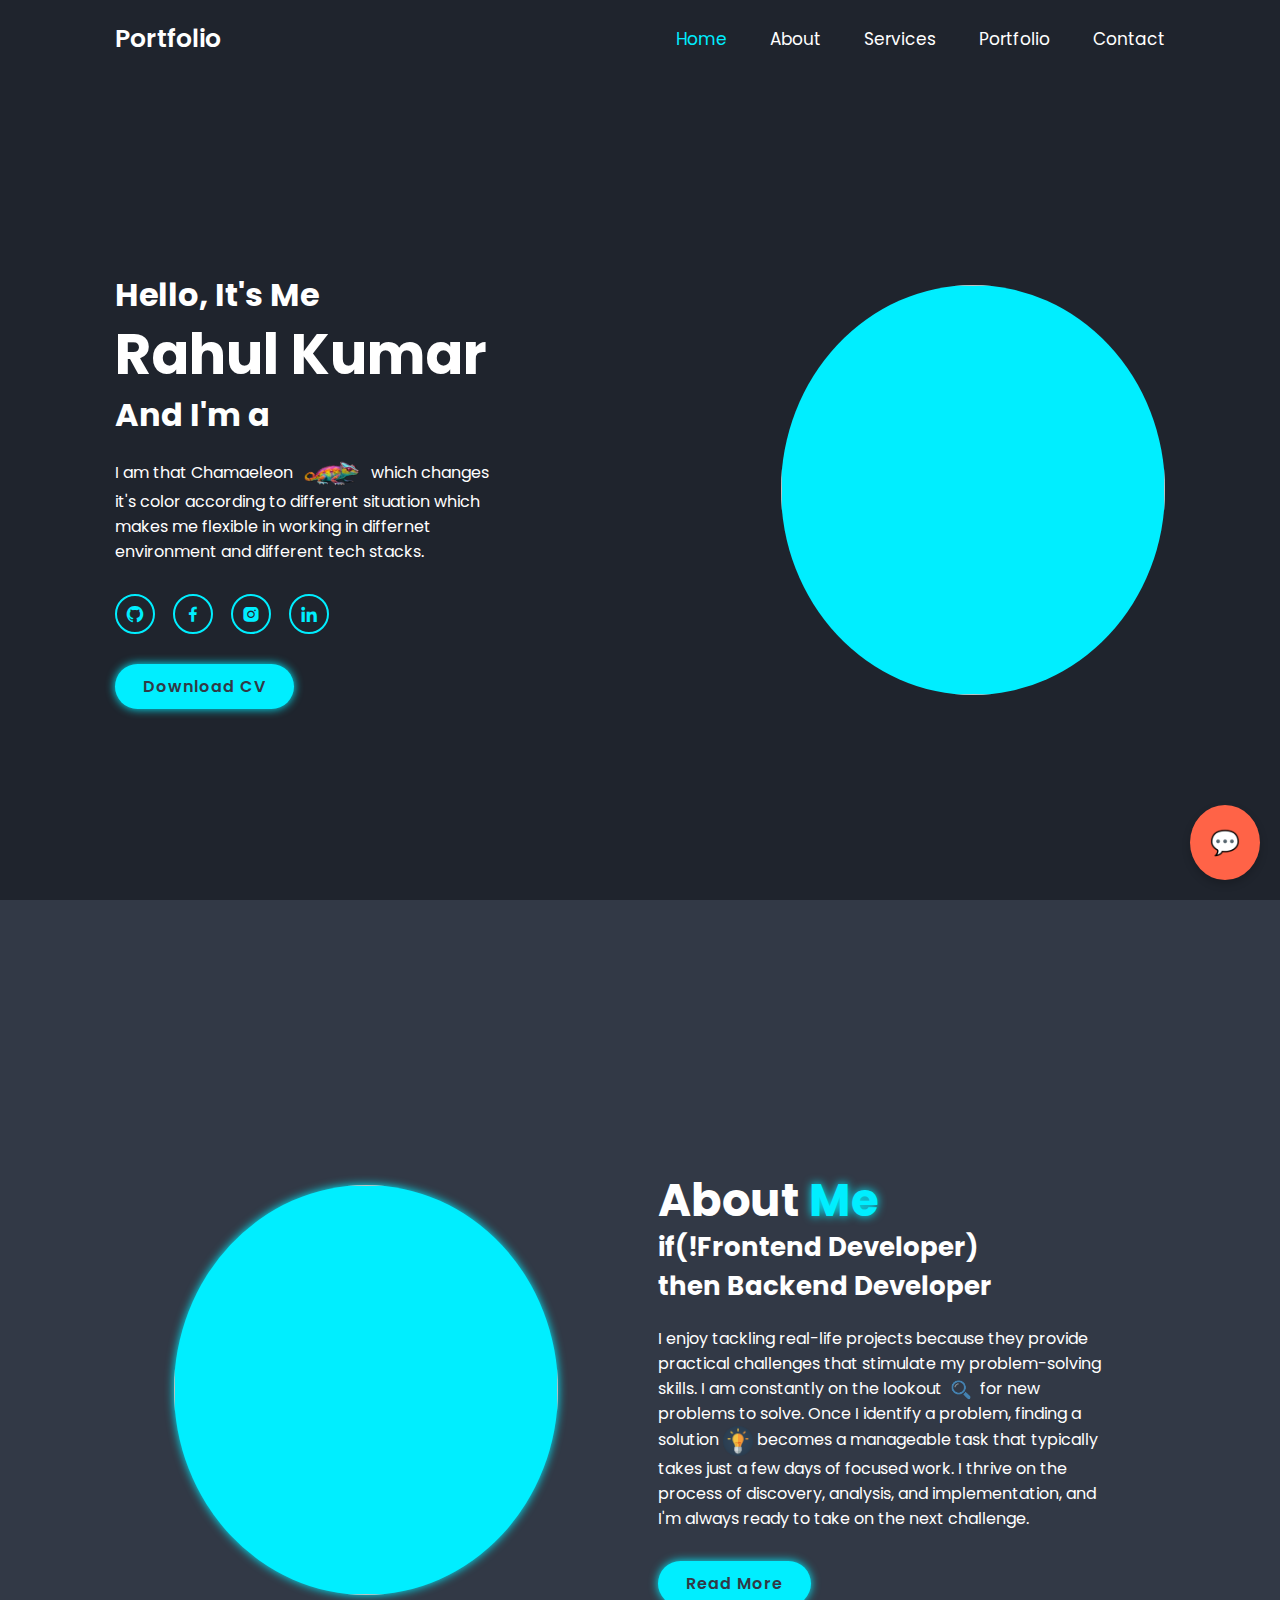
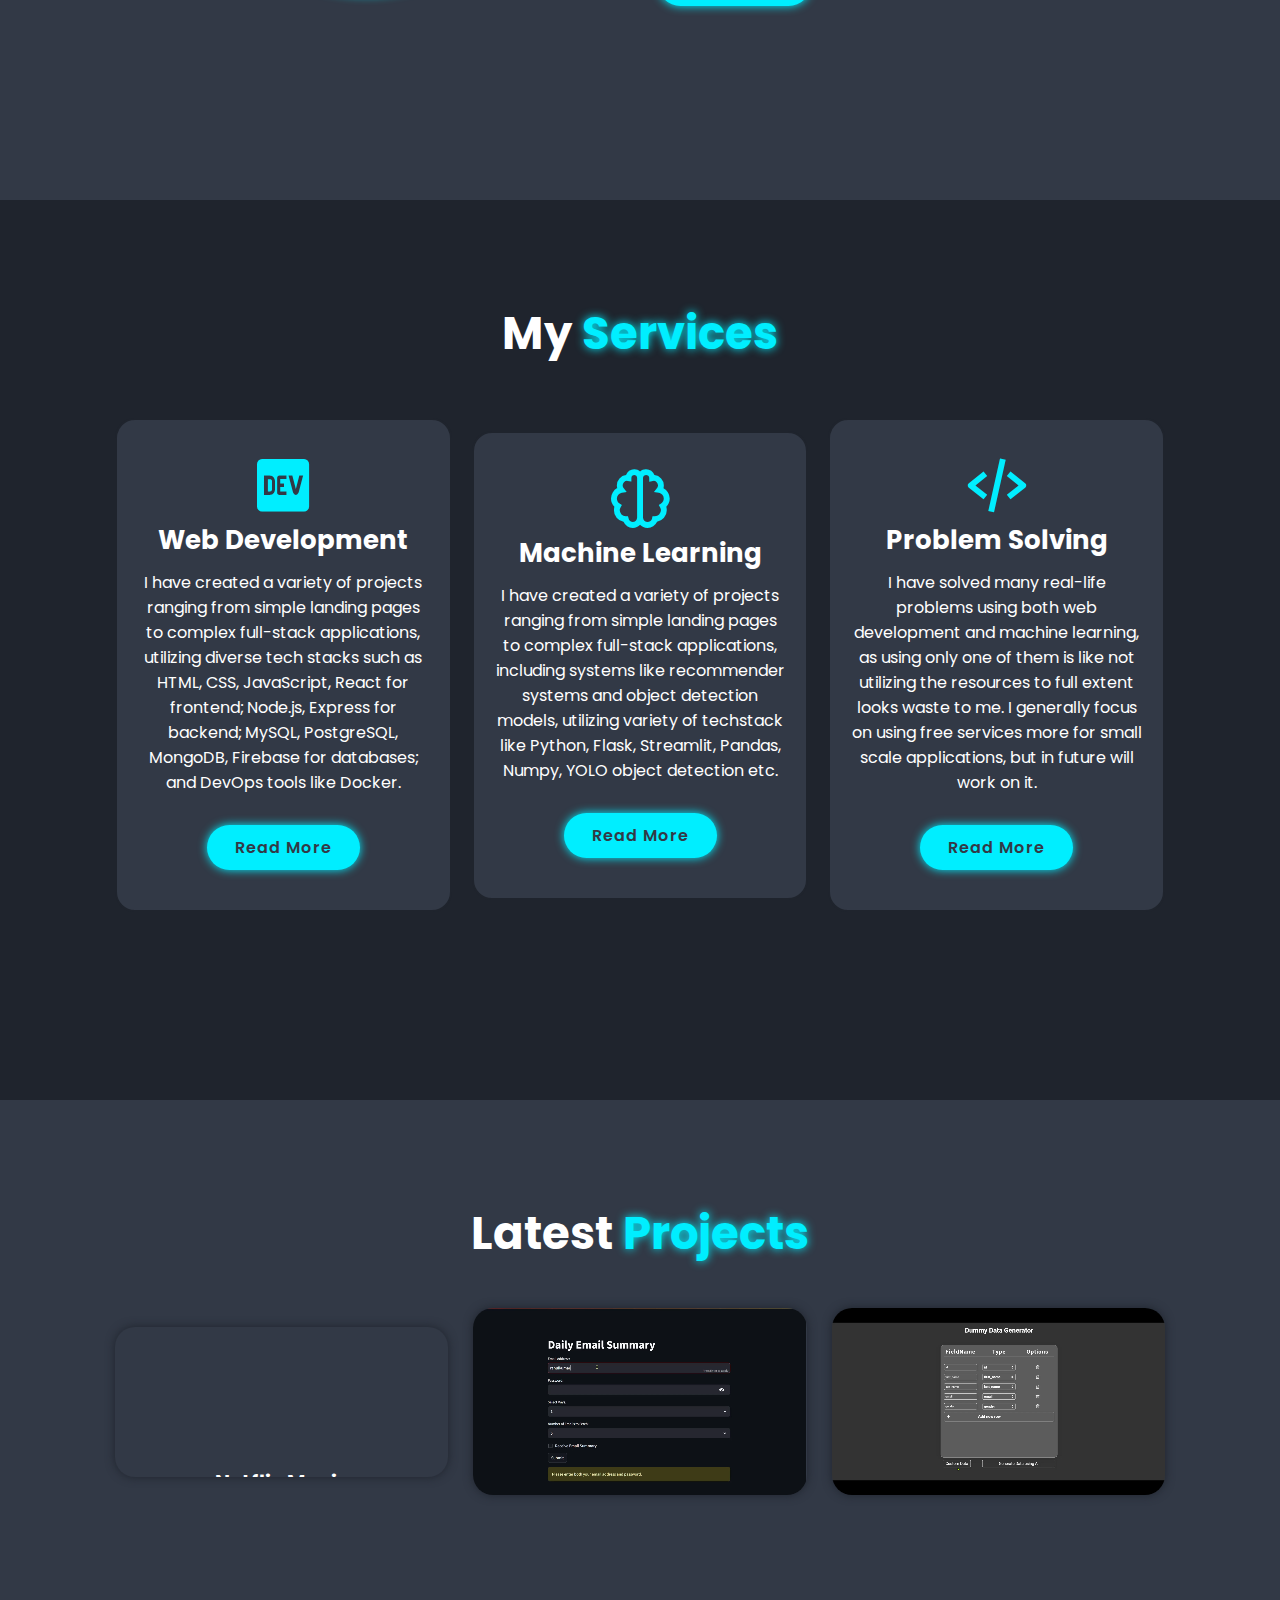
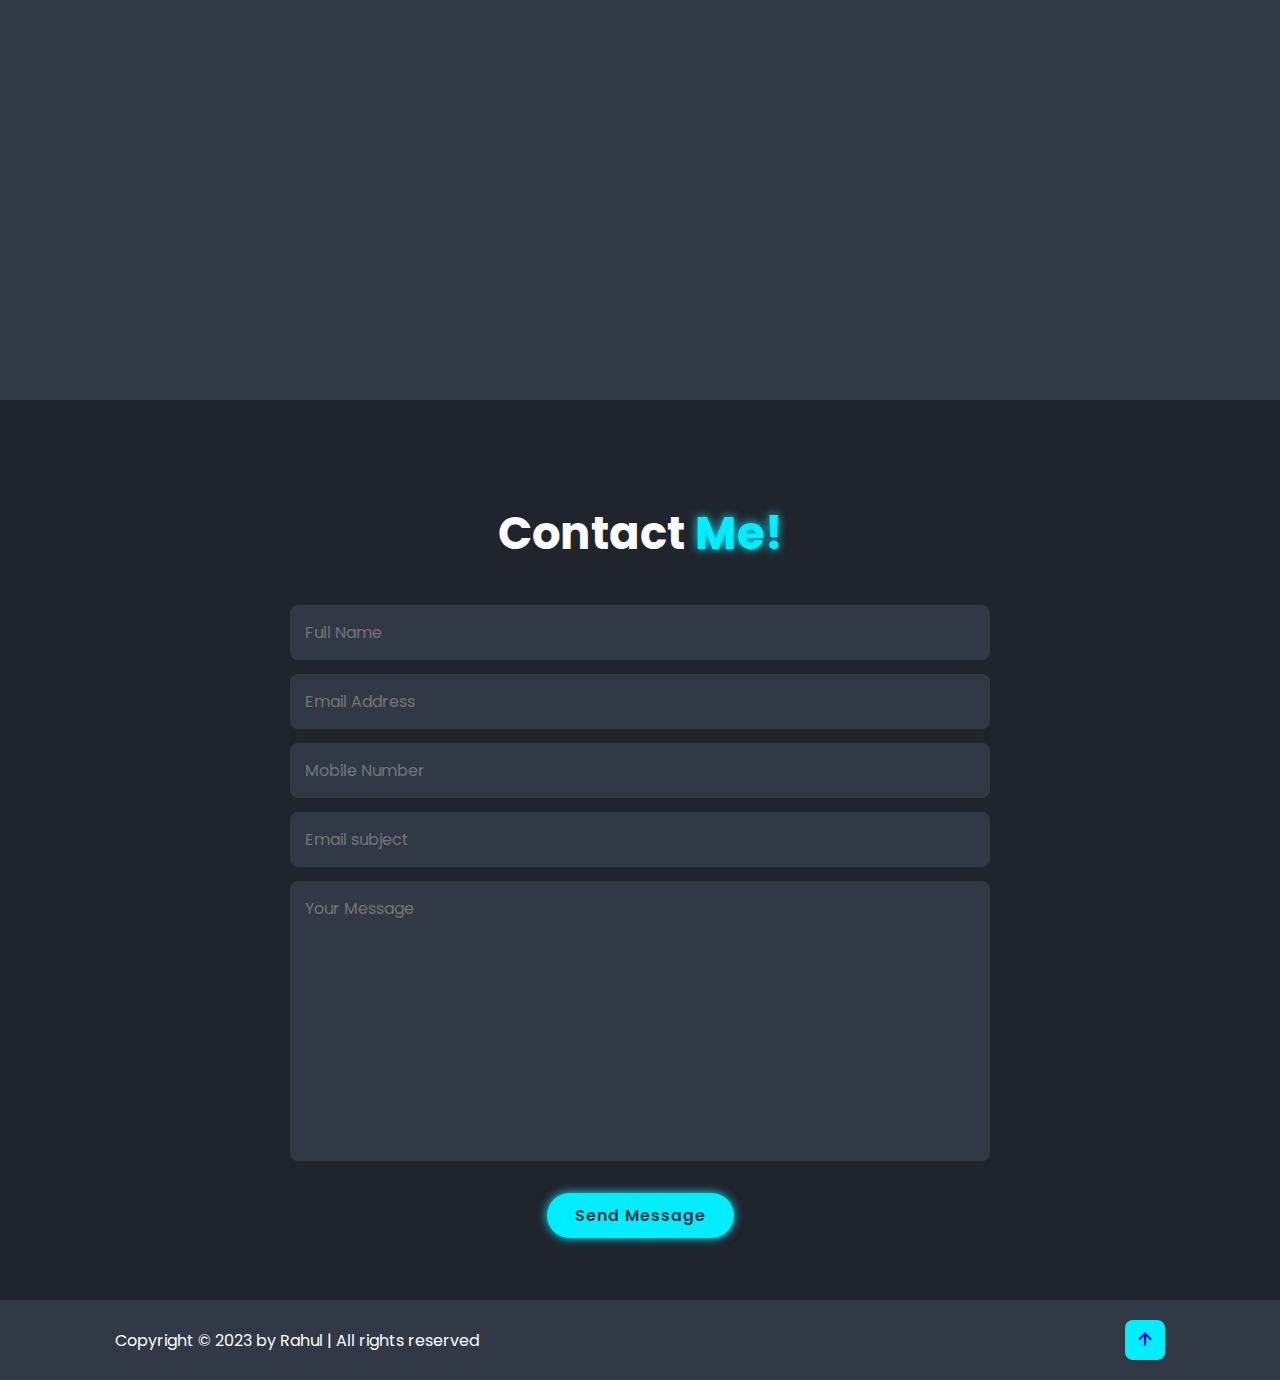
==== commit 11c376a9: "added chatbot" ====
--- a/index.html
+++ b/index.html
@@ -28,7 +28,6 @@
             <a href="#contact">Contact</a>
         </nav>
     </header>
-
     <section class="home" id="home">
         <div class="home-content">
             <h3>Hello, It's Me</h3>
@@ -187,6 +186,22 @@
         </form>
     </section>
 
+    <!-- Bubble button -->
+    <div class="bubble" onclick="openDialog()">💬</div>
+
+    <!-- Dialog box -->
+    <div id="dialog" class="dialog">
+        <span class="close-btn" onclick="closeDialog()">X</span>
+        <iframe src="./chatbot/index.html" frameborder="0"></iframe>
+        <!-- <div class="dialog-content">
+            <h3>Chat with me!</h3>
+            <div id="messages" class="messages"></div>
+            <form id="chat-form" class="input-container">
+                <input type="text" id="message-input" placeholder="Type a message..." />
+                <button type="submit">Send</button>
+            </form>
+        </div> -->
+    </div>
     <!-- footer design -->
 
     <footer class="footer">
@@ -205,6 +220,7 @@
     <!-- custom js -->
     <script src="./js/script.js"></script>
     <script src="./js/validateForm.js"></script>
+    <script src="./js/chatbot.js"></script>
 </body>
 
 </html>--- a/css/style.css
+++ b/css/style.css
@@ -1,5 +1,5 @@
 @import url('https://fonts.googleapis.com/css2?family=Montserrat:wght@300&family=Poppins:wght@500;600;700;800;900&display=swap');
-
+@import url('https://fonts.googleapis.com/css2?family=Space+Grotesk:wght@600&display=swap');
 * {
     margin: 0;
     padding: 0;
@@ -12,6 +12,10 @@
 }
 
 :root {
+    --font-family: 'Space Grotesk', sans-serif;
+    --main-background-color: #FFFDD0;
+    --border-color: #000000;
+    --background-color: #333;
     --bg-color: #1f242d;
     --second-bg-color: #323946;
     --text-color: #fff;
@@ -114,6 +118,119 @@
     width: 100%;
     height: 100%;
     object-fit: cover;
+}
+
+/* Bubble Styles */
+.bubble {
+    position: fixed;
+    bottom: 20px;
+    right: 20px;
+    background-color: #ff6347;
+    color: white;
+    border-radius: 50%;
+    padding: 20px;
+    font-size: 24px;
+    cursor: pointer;
+    box-shadow: 0 4px 8px rgba(0, 0, 0, 0.2);
+    z-index: 9999; /* Ensure the bubble is on top */
+}
+
+/* Dialog Box Styles */
+.dialog {
+    display: none;
+    position: fixed;
+    top: 50%;
+    left: 50%;
+    transform: translate(-50%, -50%);
+    min-width: 400px;
+    height: 400px;
+    z-index: 9999; /* Ensure the dialog is on top */
+    justify-content: center;
+    align-items: center;
+    overflow: hidden;
+}
+
+/* Dialog content styles */
+.dialog-content {
+    background-color: white;
+    padding: 20px;
+    text-align: center;
+    border-radius: 8px;
+    position: relative;
+    width: 100%;
+    height: auto;
+    display: flex;
+    flex-direction: column;
+    justify-content: flex-end;
+}
+
+.close-btn {
+    position: absolute;
+    top: 10px;
+    right: 10px;
+    cursor: pointer;
+    font-size: 18px;
+    font-weight: bold;
+}
+
+.messages {
+    max-height: 300px;
+    overflow-y: scroll; 
+    margin-bottom: 20px;
+}
+
+.messages::-webkit-scrollbar {
+    width: 0; 
+    height: 0; 
+}
+
+
+.messages .user-message, .messages .bot-message {
+    font-size: 15px;
+    text-align: left;
+    padding: 10px;
+    border-radius: 5px;
+    margin: 5px 0;
+    max-width: 80%;
+}
+
+.user-message {
+    background-color: var(--second-bg-color);
+    align-self: flex-start;
+
+}
+
+.bot-message {
+    background-color: #ff6347;
+    align-self: flex-end;
+}
+
+/* Input container */
+.input-container {
+    display: flex;
+    justify-content: space-between;
+}
+
+#message-input {
+    border: 1px solid black;
+    border-radius: 5px;
+    width: 80%;
+    padding: 10px;
+    font-size: 14px;
+}
+
+.input-container button {
+    border: 1px solid black;
+    border-radius: 5px;
+    padding: 10px;
+    font-size: 14px;
+    cursor: pointer;
+}
+
+#dialog iframe {
+    width: 100%;
+    height: 100%;
+    border: none; /* Remove default border around iframe */
 }
 
 @keyframes floatImage{
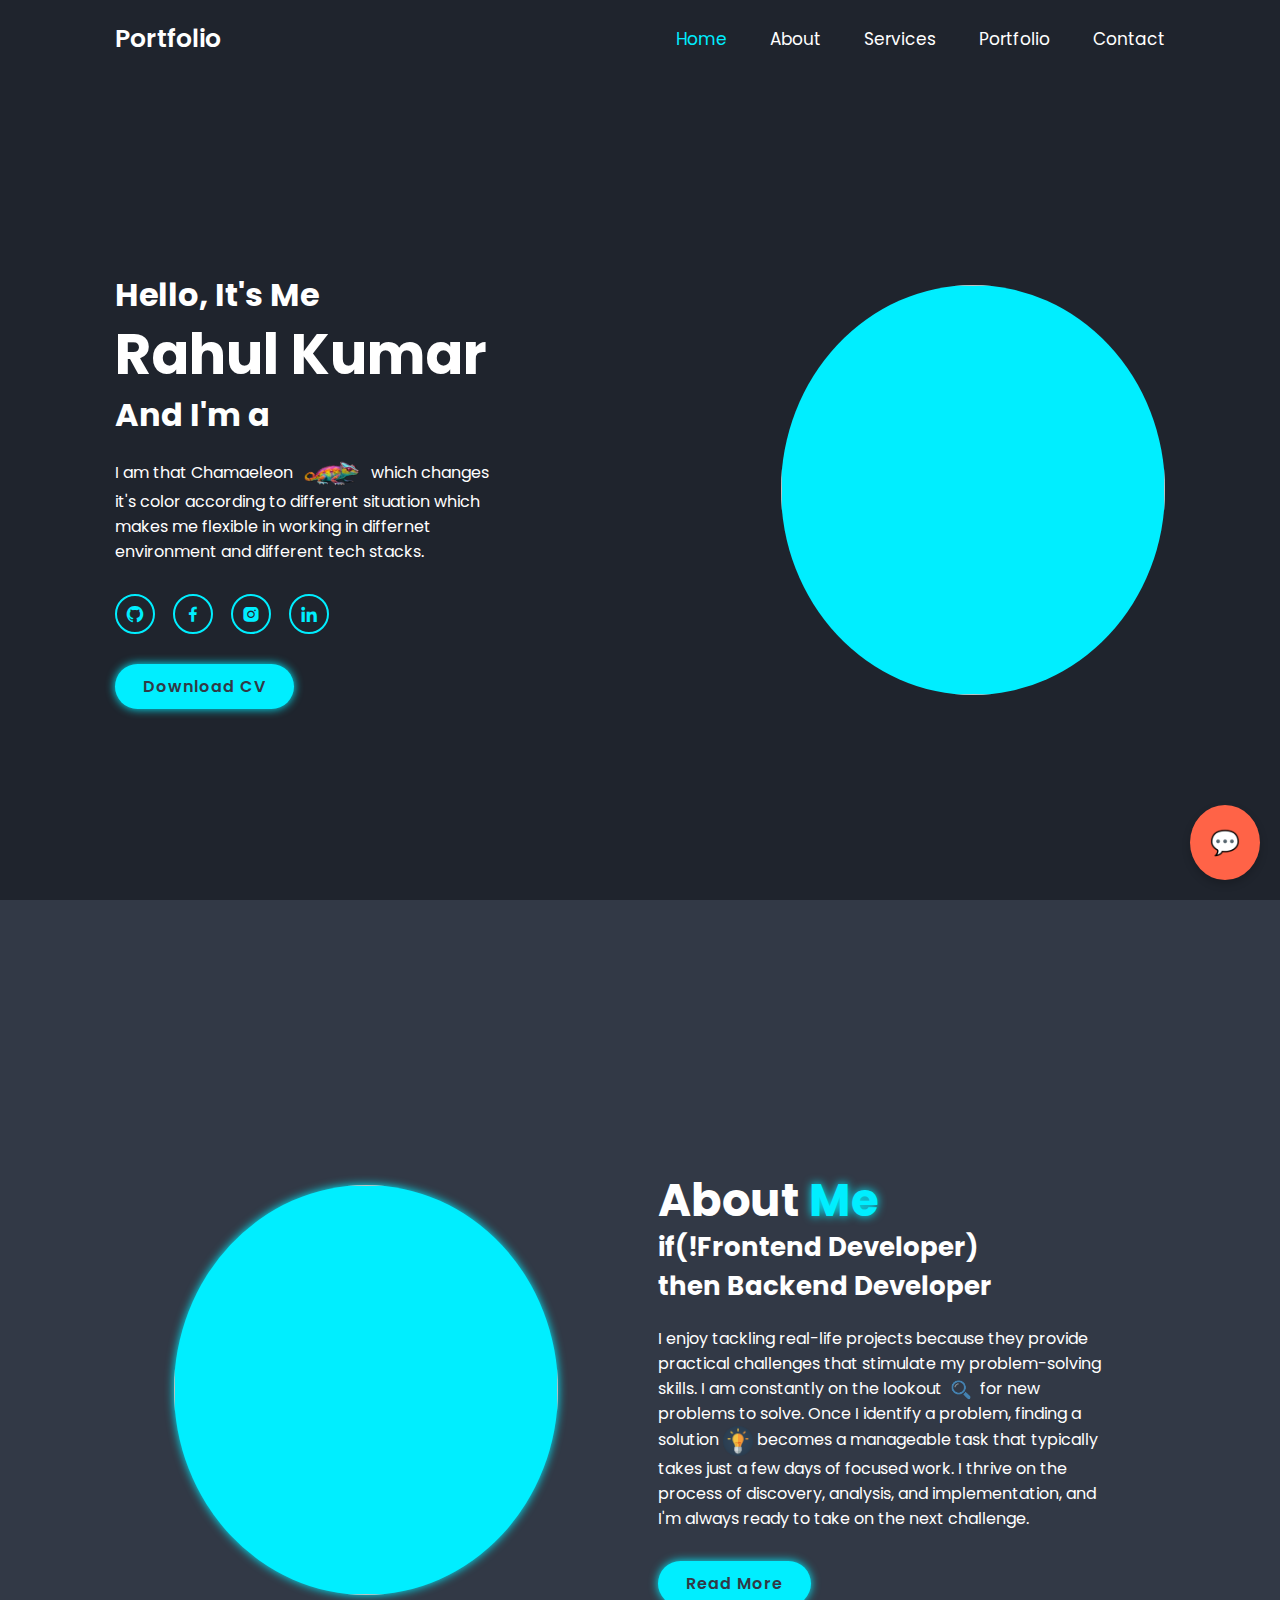
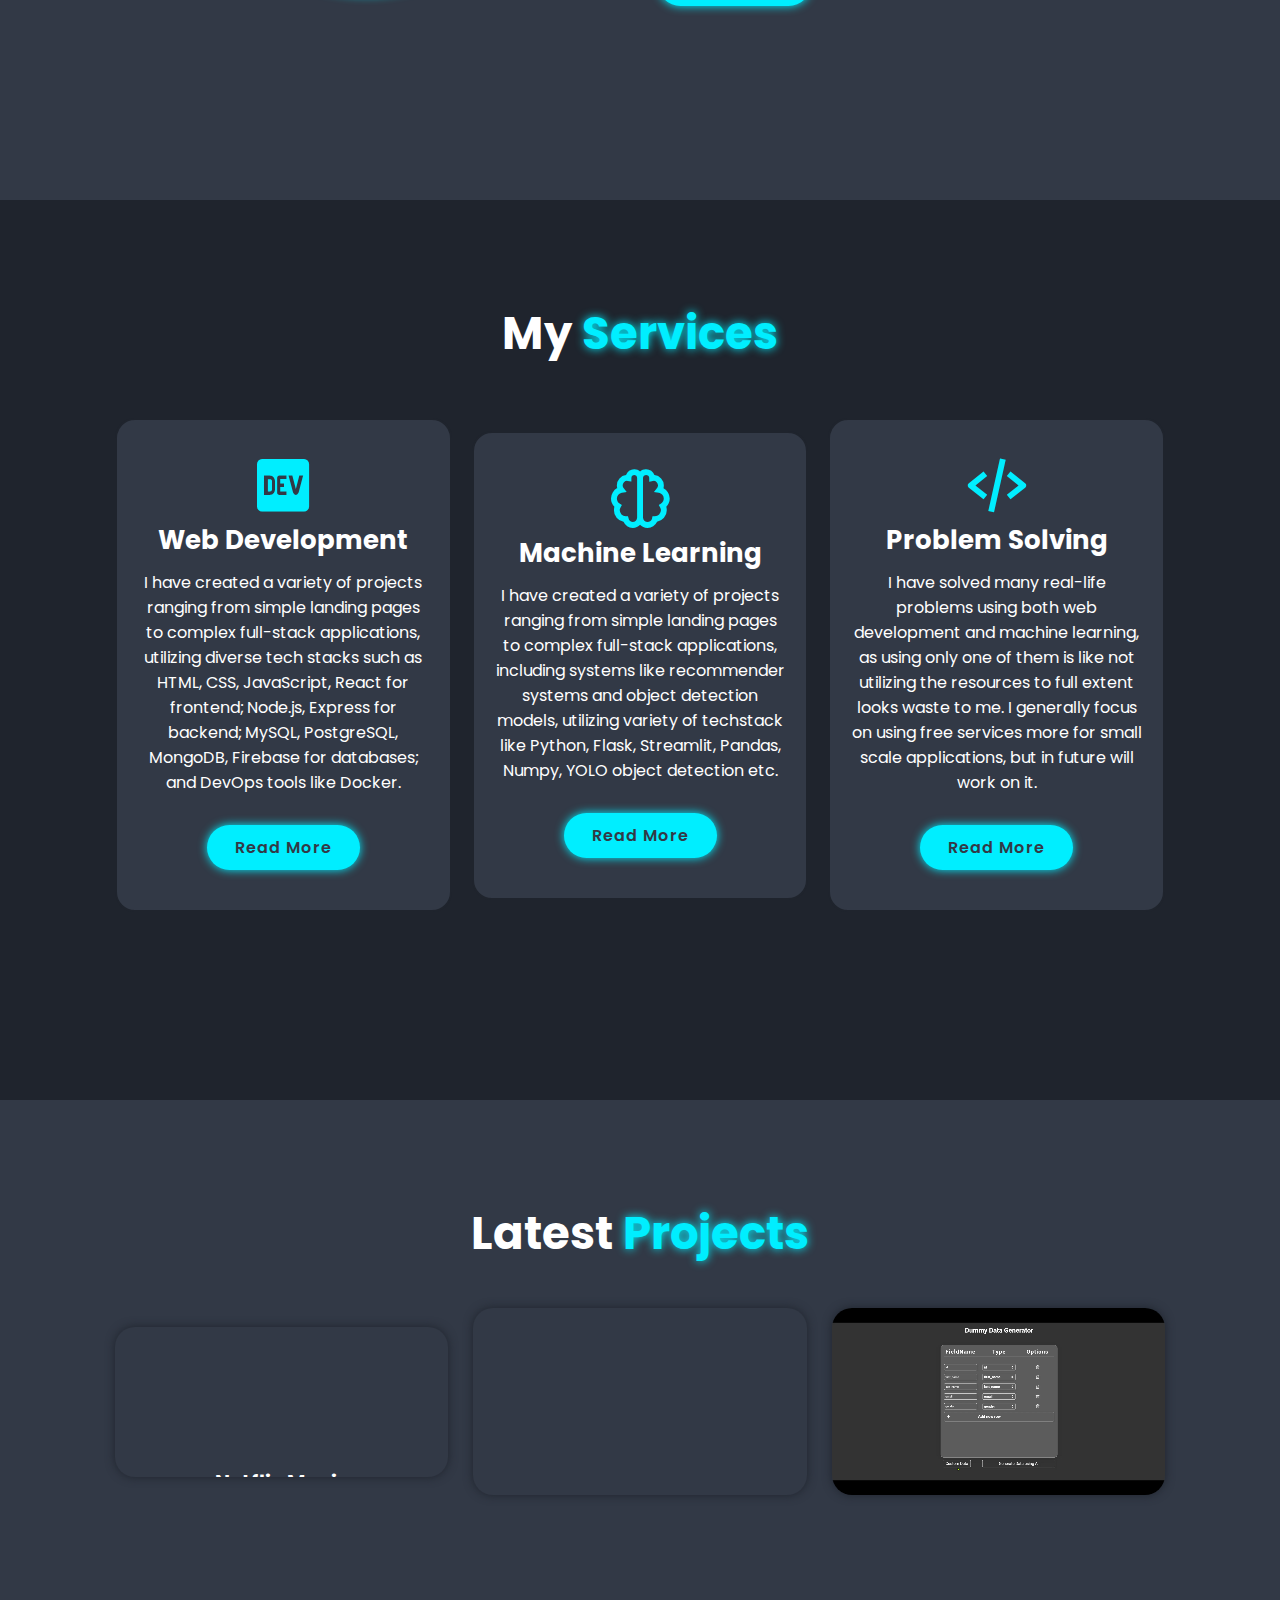
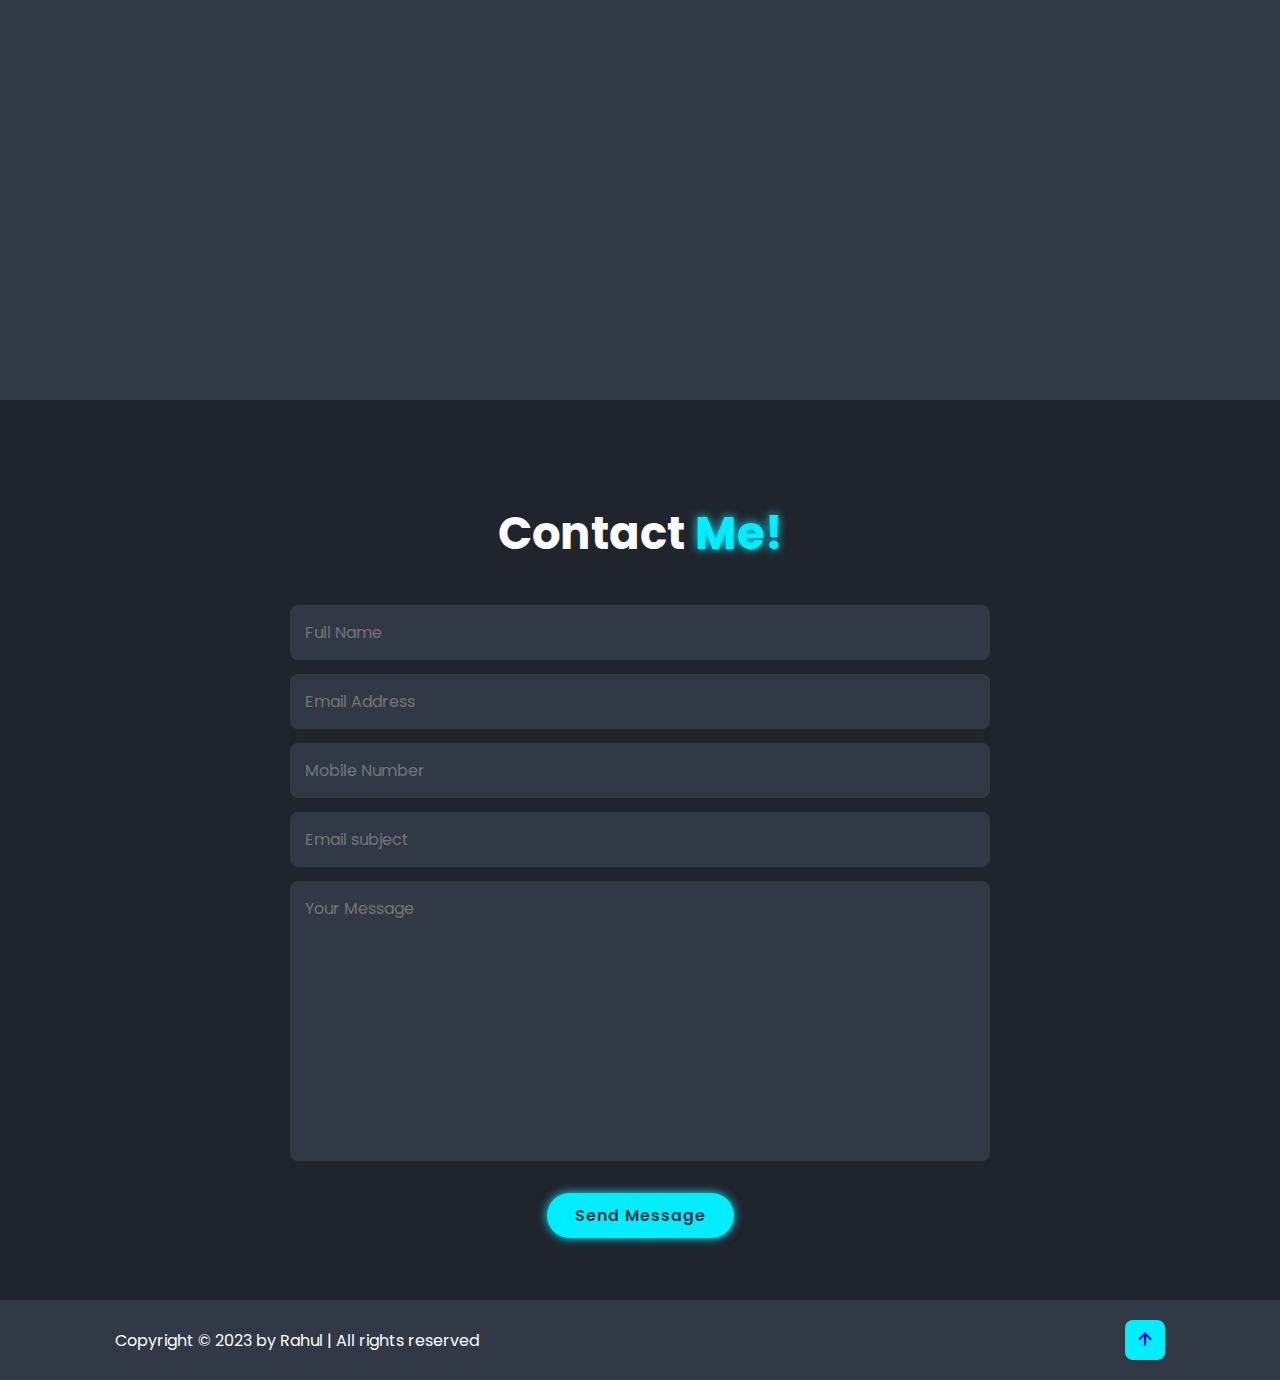
==== commit 397d2266: "added chatbot final easy version" ====
--- a/index.html
+++ b/index.html
@@ -192,15 +192,8 @@
     <!-- Dialog box -->
     <div id="dialog" class="dialog">
         <span class="close-btn" onclick="closeDialog()">X</span>
-        <iframe src="./chatbot/index.html" frameborder="0"></iframe>
-        <!-- <div class="dialog-content">
-            <h3>Chat with me!</h3>
-            <div id="messages" class="messages"></div>
-            <form id="chat-form" class="input-container">
-                <input type="text" id="message-input" placeholder="Type a message..." />
-                <button type="submit">Send</button>
-            </form>
-        </div> -->
+        <iframe src="./chat.html" frameborder="0"></iframe>
+        
     </div>
     <!-- footer design -->
 
